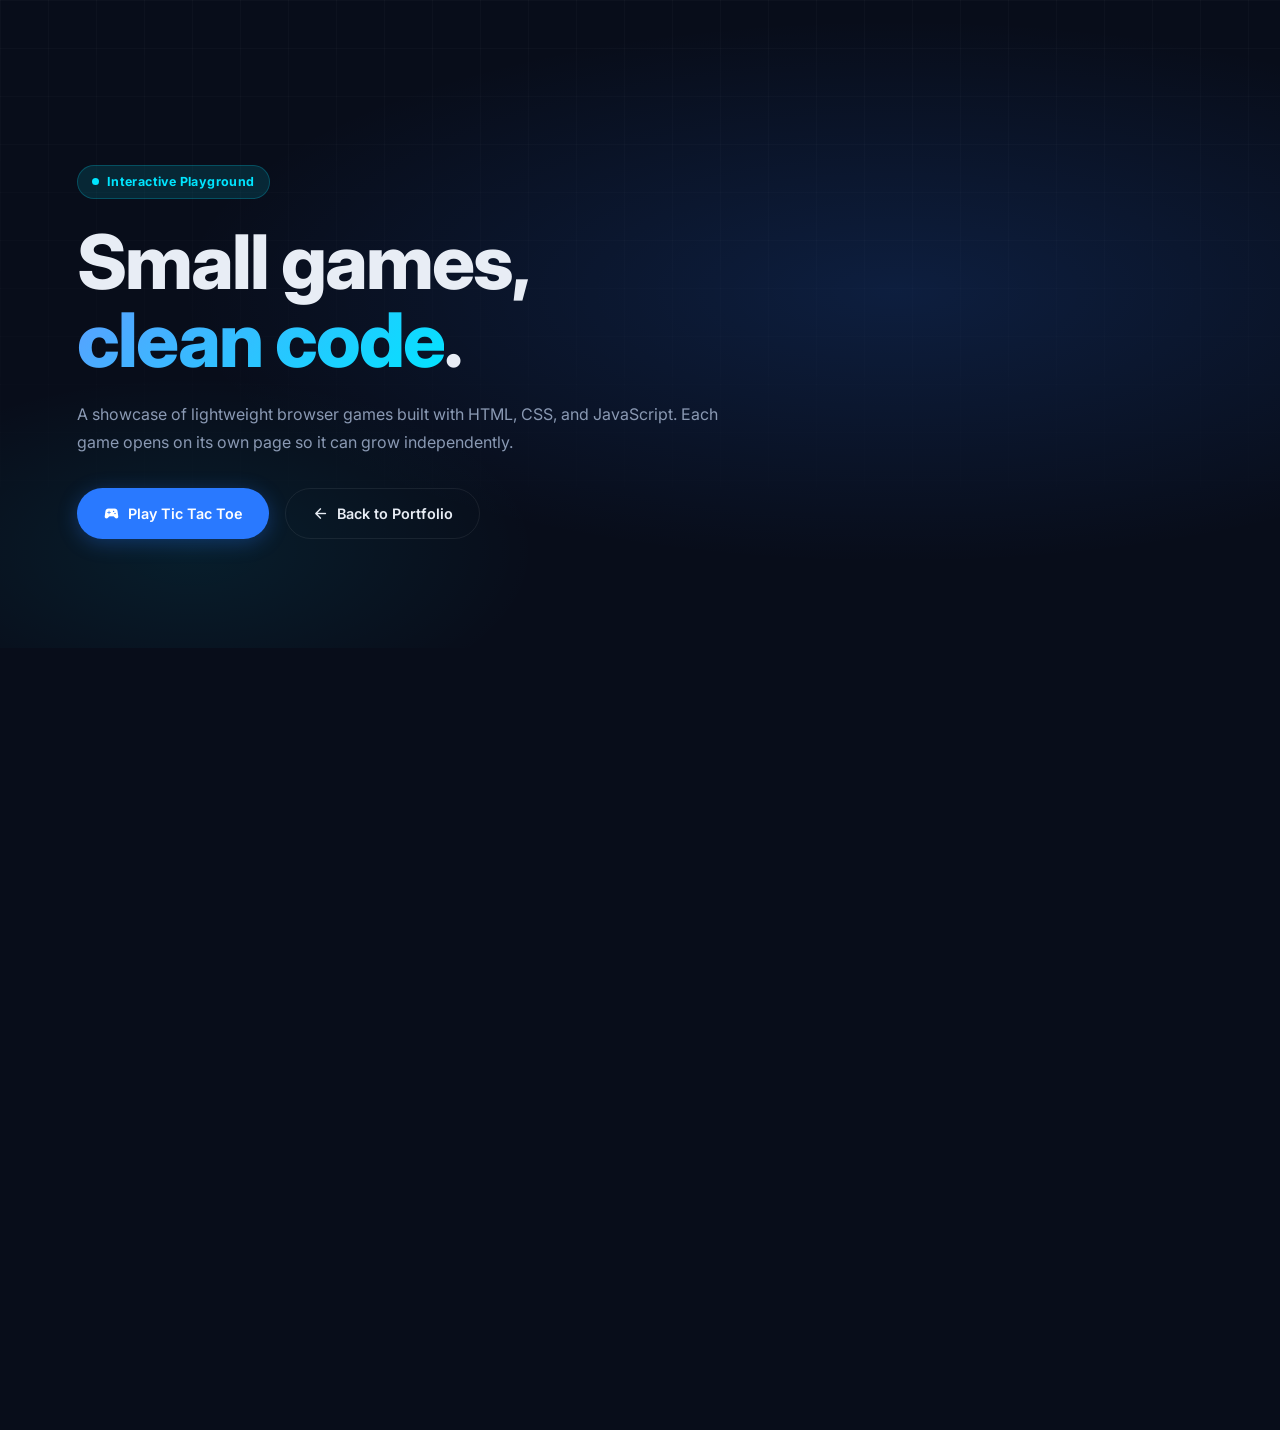
==== games.html @ 2898ec1e "Games" ====
<!DOCTYPE html>
<html lang="en">

<head>
	<meta charset="UTF-8" />
	<meta name="viewport" content="width=device-width, initial-scale=1.0" />
	<title>Games — Aditya Mahajan</title>
	<link rel="preconnect" href="https://fonts.googleapis.com" />
	<link rel="preconnect" href="https://fonts.gstatic.com" crossorigin />
	<link href="https://fonts.googleapis.com/css2?family=Inter:wght@300;400;500;600;700;800&display=swap"
		rel="stylesheet" />
	<link href="https://fonts.googleapis.com/icon?family=Material+Icons+Round" rel="stylesheet" />
	<link rel="stylesheet" href="./includes/main.css" />
	<script defer src="./includes/loader.js"></script>
	<style>
		:root {
			--primary: #2979FF;
			--primary-light: #5C9EFF;
			--accent: #00E5FF;
			--accent-dim: rgba(0, 229, 255, 0.12);
			--bg: #080D1A;
			--bg2: #0D1526;
			--surface: #111827;
			--surface2: #1A2438;
			--border: rgba(255, 255, 255, 0.07);
			--text: #E8EDF5;
			--text2: #8A99B3;
			--text3: #4A5568;
			--r: 14px;
			--rs: 8px;
			--shadow: 0 8px 32px rgba(0, 0, 0, 0.45);
			--glow: 0 0 40px rgba(41, 121, 255, 0.18);
			--ease: 0.3s cubic-bezier(0.4, 0, 0.2, 1);
		}

		*,
		*::before,
		*::after {
			box-sizing: border-box;
			margin: 0;
			padding: 0;
		}

		html {
			scroll-behavior: smooth;
		}

		body {
			font-family: 'Inter', sans-serif;
			background: var(--bg);
			color: var(--text);
			line-height: 1.6;
			overflow-x: hidden;
			min-height: 100vh;
		}

		a {
			color: inherit;
			text-decoration: none;
		}

		::selection {
			background: var(--primary);
			color: #fff;
		}

		nav {
			position: fixed;
			top: 0;
			left: 0;
			right: 0;
			z-index: 900;
			height: 66px;
			display: flex;
			align-items: center;
			justify-content: space-between;
			padding: 0 6vw;
			background: rgba(8, 13, 26, 0.92);
			backdrop-filter: blur(18px);
			-webkit-backdrop-filter: blur(18px);
			box-shadow: 0 1px 0 var(--border);
		}

		.nav-logo {
			font-weight: 800;
			font-size: 1.3rem;
			letter-spacing: -0.5px;
			background: linear-gradient(135deg, var(--primary-light), var(--accent));
			-webkit-background-clip: text;
			background-clip: text;
			-webkit-text-fill-color: transparent;
		}

		.nav-links {
			display: flex;
			gap: 2rem;
			list-style: none;
		}

		.nav-links a {
			font-size: 0.87rem;
			font-weight: 500;
			color: var(--text2);
			transition: color var(--ease);
			position: relative;
			padding-bottom: 3px;
		}

		.nav-links a::after {
			content: '';
			position: absolute;
			bottom: 0;
			left: 0;
			width: 0;
			height: 2px;
			background: var(--primary);
			transition: width var(--ease);
		}

		.nav-links a:hover,
		.nav-links a.active {
			color: var(--text);
		}

		.nav-links a:hover::after,
		.nav-links a.active::after {
			width: 100%;
		}

		.nav-btn {
			padding: 8px 20px;
			background: var(--primary);
			color: #fff;
			border-radius: 50px;
			font-size: 0.87rem;
			font-weight: 600;
			transition: all var(--ease);
		}

		.nav-btn:hover {
			background: var(--primary-light);
			transform: translateY(-1px);
			box-shadow: 0 4px 20px rgba(41, 121, 255, 0.45);
		}

		.hero {
			position: relative;
			min-height: 72vh;
			padding: 126px 6vw 70px;
			overflow: hidden;
			display: flex;
			align-items: center;
		}

		.hero::before {
			content: '';
			position: absolute;
			inset: 0;
			background: radial-gradient(ellipse 80% 60% at 70% 45%, rgba(41, 121, 255, 0.16) 0%, transparent 70%), radial-gradient(ellipse 45% 45% at 15% 85%, rgba(0, 229, 255, 0.08) 0%, transparent 60%);
		}

		.hero::after {
			content: '';
			position: absolute;
			inset: 0;
			background-image: linear-gradient(rgba(255, 255, 255, 0.025) 1px, transparent 1px), linear-gradient(90deg, rgba(255, 255, 255, 0.025) 1px, transparent 1px);
			background-size: 48px 48px;
			mask-image: linear-gradient(to bottom, black, transparent);
		}

		.inner {
			width: 100%;
			max-width: 1200px;
			margin: 0 auto;
			position: relative;
			z-index: 1;
		}

		.badge {
			display: inline-flex;
			align-items: center;
			gap: 8px;
			background: var(--accent-dim);
			border: 1px solid rgba(0, 229, 255, 0.22);
			color: var(--accent);
			padding: 6px 14px;
			border-radius: 50px;
			font-size: 0.78rem;
			font-weight: 700;
			letter-spacing: 0.4px;
			margin-bottom: 1.5rem;
		}

		.badge-dot {
			width: 7px;
			height: 7px;
			background: var(--accent);
			border-radius: 50%;
			animation: blink 2s infinite;
		}

		h1 {
			font-size: clamp(2.7rem, 6vw, 4.7rem);
			font-weight: 800;
			letter-spacing: -2px;
			line-height: 1.05;
			max-width: 760px;
		}

		h1 span {
			background: linear-gradient(135deg, var(--primary-light), var(--accent));
			-webkit-background-clip: text;
			background-clip: text;
			-webkit-text-fill-color: transparent;
		}

		.hero p {
			margin: 1.25rem 0 2rem;
			color: var(--text2);
			max-width: 650px;
			font-size: 1rem;
			line-height: 1.75;
		}

		.btn {
			display: inline-flex;
			align-items: center;
			gap: 8px;
			padding: 13px 26px;
			border-radius: 50px;
			font-weight: 600;
			font-size: 0.9rem;
			transition: all var(--ease);
			cursor: pointer;
		}

		.btn-p {
			background: var(--primary);
			color: #fff;
			box-shadow: 0 4px 20px rgba(41, 121, 255, 0.3);
		}

		.btn-p:hover {
			background: var(--primary-light);
			transform: translateY(-2px);
			box-shadow: 0 8px 28px rgba(41, 121, 255, 0.5);
		}

		.btn-o {
			background: transparent;
			color: var(--text);
			border: 1px solid var(--border);
		}

		.btn-o:hover {
			border-color: var(--primary);
			color: var(--primary-light);
			transform: translateY(-2px);
			background: rgba(41, 121, 255, 0.06);
		}

		section {
			padding: 86px 6vw;
		}

		.s-label {
			font-size: 0.73rem;
			font-weight: 700;
			letter-spacing: 2px;
			color: var(--primary);
			text-transform: uppercase;
			margin-bottom: 0.6rem;
		}

		.s-title {
			font-size: clamp(1.9rem, 4vw, 2.7rem);
			font-weight: 800;
			letter-spacing: -1px;
			line-height: 1.15;
			margin-bottom: 0.9rem;
		}

		.s-title span {
			color: var(--primary-light);
		}

		.s-sub {
			color: var(--text2);
			max-width: 580px;
			font-size: 1rem;
			line-height: 1.7;
		}

		.s-head {
			margin-bottom: 3rem;
		}

		.game-grid {
			display: grid;
			grid-template-columns: repeat(auto-fill, minmax(300px, 1fr));
			gap: 1.5rem;
		}

		.game-card {
			background: var(--surface);
			border: 1px solid var(--border);
			border-radius: var(--r);
			padding: 1.75rem;
			min-height: 285px;
			display: flex;
			flex-direction: column;
			position: relative;
			overflow: hidden;
			transition: transform var(--ease), border-color var(--ease), box-shadow var(--ease);
		}

		.game-card::before {
			content: '';
			position: absolute;
			top: 0;
			left: 0;
			right: 0;
			height: 3px;
			background: linear-gradient(90deg, var(--primary), var(--accent));
			opacity: 0;
			transition: opacity var(--ease);
		}

		.game-card:hover {
			transform: translateY(-5px);
			border-color: rgba(41, 121, 255, 0.28);
			box-shadow: var(--glow);
		}

		.game-card:hover::before {
			opacity: 1;
		}

		.game-visual {
			height: 118px;
			border-radius: 12px;
			background: linear-gradient(135deg, rgba(41, 121, 255, 0.16), rgba(0, 229, 255, 0.08));
			border: 1px solid var(--border);
			display: grid;
			place-items: center;
			margin-bottom: 1.2rem;
			position: relative;
			overflow: hidden;
		}

		.mini-board {
			display: grid;
			grid-template-columns: repeat(3, 28px);
			gap: 6px;
		}

		.mini-board span {
			width: 28px;
			height: 28px;
			border-radius: 7px;
			background: rgba(255, 255, 255, 0.06);
			border: 1px solid rgba(255, 255, 255, 0.08);
			display: grid;
			place-items: center;
			font-weight: 800;
			color: var(--accent);
		}

		.game-card h3 {
			font-size: 1.08rem;
			font-weight: 800;
			margin-bottom: 0.5rem;
		}

		.game-card p {
			color: var(--text2);
			font-size: 0.88rem;
			line-height: 1.65;
			flex: 1;
			margin-bottom: 1.2rem;
		}

		.tags {
			display: flex;
			flex-wrap: wrap;
			gap: 6px;
			margin-bottom: 1.25rem;
		}

		.tag {
			padding: 3px 9px;
			border-radius: 50px;
			font-size: 0.71rem;
			font-weight: 600;
			background: var(--surface2);
			color: var(--text3);
			border: 1px solid var(--border);
		}

		.tag.live {
			background: rgba(0, 229, 255, 0.1);
			color: var(--accent);
			border-color: rgba(0, 229, 255, 0.18);
		}

		.tag.js {
			background: rgba(255, 214, 0, 0.1);
			color: #E6C200;
			border-color: rgba(255, 214, 0, 0.18);
		}

		.tag.soon {
			background: rgba(138, 153, 179, 0.1);
			color: var(--text2);
		}

		.coming {
			opacity: 0.65;
		}

		footer {
			background: var(--bg2);
			border-top: 1px solid var(--border);
			padding: 2rem 6vw;
			text-align: center;
			color: var(--text3);
			font-size: 0.81rem;
		}

		footer a {
			color: var(--primary-light);
		}

		.rv {
			opacity: 0;
			transform: translateY(28px);
			transition: opacity 0.65s ease, transform 0.65s ease;
		}

		.rv.on {
			opacity: 1;
			transform: none;
		}

		.d1 {
			transition-delay: 0.1s;
		}

		.d2 {
			transition-delay: 0.2s;
		}

		.d3 {
			transition-delay: 0.3s;
		}

		@keyframes blink {

			0%,
			100% {
				opacity: 1;
			}

			50% {
				opacity: 0.4;
			}
		}

		@media (max-width: 700px) {

			.nav-links,
			.nav-btn {
				display: none;
			}

			.hero {
				padding-top: 110px;
				min-height: auto;
			}

			section {
				padding: 66px 5vw;
			}
		}
	</style>
</head>

<body data-page="games">
	<div data-include="./includes/header.html"></div>

	<main>
		<header class="hero">
			<div class="inner">
				<div class="badge">
					<div class="badge-dot"></div>Interactive Playground
				</div>
				<h1>Small games, <br><span>clean code</span>.</h1>
				<p>A showcase of lightweight browser games built with HTML, CSS, and JavaScript. Each game opens on its
					own page so it can grow independently.</p>
				<div style="display:flex; gap:1rem; flex-wrap:wrap">
					<a href="tic-tac-toe.html" class="btn btn-p"><span class="material-icons-round"
							style="font-size:17px">sports_esports</span>Play Tic Tac Toe</a>
					<a href="index.html" class="btn btn-o"><span class="material-icons-round"
							style="font-size:17px">arrow_back</span>Back to Portfolio</a>
				</div>
			</div>
		</header>

		<section id="games">
			<div class="inner">
				<div class="s-head rv">
					<div class="s-label">Games Library</div>
					<h2 class="s-title">All <span>Games</span></h2>
					<p class="s-sub">Starting with Tic Tac Toe. The layout is ready for more games like Snake, Memory
						Cards, 2048, and Minesweeper.</p>
				</div>

				<div class="game-grid">
					<article class="game-card rv d1">
						<div class="game-visual" aria-hidden="true">
							<div class="mini-board">
								<span>X</span><span>O</span><span>X</span>
								<span>O</span><span>X</span><span></span>
								<span></span><span>O</span><span>X</span>
							</div>
						</div>
						<h3>Tic Tac Toe</h3>
						<p>A polished two-player browser game with turn tracking, win detection, draw detection, score
							keeping, and restart controls.</p>
						<div class="tags"><span class="tag live">Live</span><span class="tag js">JavaScript</span><span
								class="tag">2 Player</span></div>
						<a href="tic-tac-toe.html" class="btn btn-p"><span class="material-icons-round"
								style="font-size:17px">open_in_new</span>Open Game</a>
					</article>

					<article class="game-card coming rv d2">
						<div class="game-visual"><span class="material-icons-round"
								style="font-size:46px;color:var(--primary-light)">extension</span></div>
						<h3>Memory Cards</h3>
						<p>Flip cards, match pairs, and test memory. Placeholder card for the next game in the showcase.
						</p>
						<div class="tags"><span class="tag soon">Coming Soon</span><span class="tag">Cards</span></div>
						<a href="memory-cards.html" class="btn btn-p"><span class="material-icons-round"
								style="font-size:17px">open_in_new</span>Open Game</a>
					</article>

					<article class="game-card coming rv d3">
						<div class="game-visual"><span class="material-icons-round"
								style="font-size:46px;color:var(--accent)">grid_view</span></div>
						<h3>2048</h3>
						<p>Slide tiles and combine numbers. Placeholder card ready for a future standalone page.</p>
						<div class="tags"><span class="tag soon">Coming Soon</span><span class="tag">Puzzle</span></div>
						<span class="btn btn-o" style="justify-content:center; cursor:not-allowed">Coming Soon</span>
					</article>
				</div>
			</div>
		</section>
	</main>

	<div data-include="./includes/footer.html"></div>
</body>

</html>
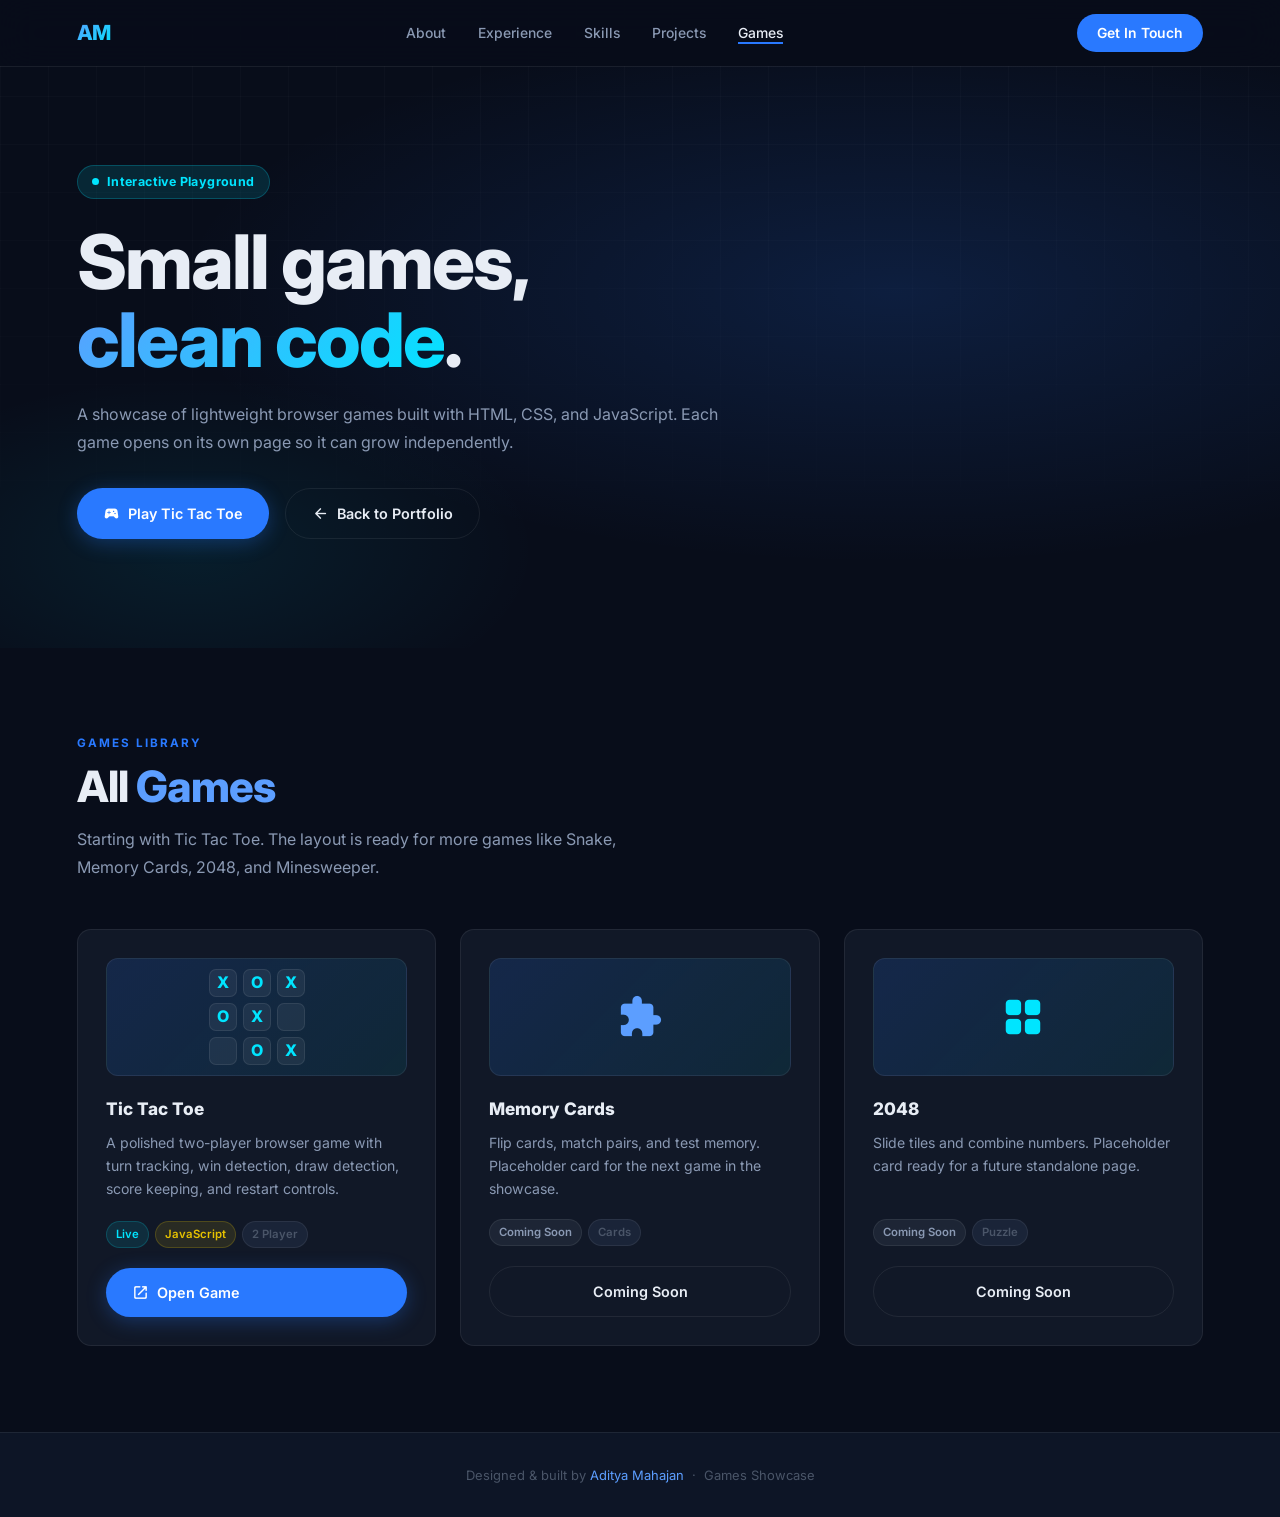
==== commit 7f036276: "Feature - Games" ====
--- a/games.html
+++ b/games.html
@@ -1,563 +1,170 @@
 <!DOCTYPE html>
 <html lang="en">
+<head>
+  <meta charset="UTF-8" />
+  <meta name="viewport" content="width=device-width, initial-scale=1.0" />
+  <title>Games — Aditya Mahajan</title>
+  <link rel="preconnect" href="https://fonts.googleapis.com" />
+  <link rel="preconnect" href="https://fonts.gstatic.com" crossorigin />
+  <link href="https://fonts.googleapis.com/css2?family=Inter:wght@300;400;500;600;700;800&display=swap" rel="stylesheet" />
+  <link href="https://fonts.googleapis.com/icon?family=Material+Icons+Round" rel="stylesheet" />
+  <style>
+    :root {
+      --primary: #2979FF;
+      --primary-light: #5C9EFF;
+      --accent: #00E5FF;
+      --accent-dim: rgba(0, 229, 255, 0.12);
+      --bg: #080D1A;
+      --bg2: #0D1526;
+      --surface: #111827;
+      --surface2: #1A2438;
+      --border: rgba(255, 255, 255, 0.07);
+      --text: #E8EDF5;
+      --text2: #8A99B3;
+      --text3: #4A5568;
+      --r: 14px;
+      --rs: 8px;
+      --shadow: 0 8px 32px rgba(0, 0, 0, 0.45);
+      --glow: 0 0 40px rgba(41, 121, 255, 0.18);
+      --ease: 0.3s cubic-bezier(0.4, 0, 0.2, 1);
+    }
+    *, *::before, *::after { box-sizing: border-box; margin: 0; padding: 0; }
+    html { scroll-behavior: smooth; }
+    body { font-family: 'Inter', sans-serif; background: var(--bg); color: var(--text); line-height: 1.6; overflow-x: hidden; min-height: 100vh; }
+    a { color: inherit; text-decoration: none; }
+    ::selection { background: var(--primary); color: #fff; }
+    nav { position: fixed; top: 0; left: 0; right: 0; z-index: 900; height: 66px; display: flex; align-items: center; justify-content: space-between; padding: 0 6vw; background: rgba(8,13,26,0.92); backdrop-filter: blur(18px); -webkit-backdrop-filter: blur(18px); box-shadow: 0 1px 0 var(--border); }
+    .nav-logo { font-weight: 800; font-size: 1.3rem; letter-spacing: -0.5px; background: linear-gradient(135deg, var(--primary-light), var(--accent)); -webkit-background-clip: text; background-clip: text; -webkit-text-fill-color: transparent; }
+    .nav-links { display: flex; gap: 2rem; list-style: none; }
+    .nav-links a { font-size: 0.87rem; font-weight: 500; color: var(--text2); transition: color var(--ease); position: relative; padding-bottom: 3px; }
+    .nav-links a::after { content: ''; position: absolute; bottom: 0; left: 0; width: 0; height: 2px; background: var(--primary); transition: width var(--ease); }
+    .nav-links a:hover, .nav-links a.active { color: var(--text); }
+    .nav-links a:hover::after, .nav-links a.active::after { width: 100%; }
+    .nav-btn { padding: 8px 20px; background: var(--primary); color: #fff; border-radius: 50px; font-size: 0.87rem; font-weight: 600; transition: all var(--ease); }
+    .nav-btn:hover { background: var(--primary-light); transform: translateY(-1px); box-shadow: 0 4px 20px rgba(41,121,255,0.45); }
+    .hero { position: relative; min-height: 72vh; padding: 126px 6vw 70px; overflow: hidden; display: flex; align-items: center; }
+    .hero::before { content: ''; position: absolute; inset: 0; background: radial-gradient(ellipse 80% 60% at 70% 45%, rgba(41,121,255,0.16) 0%, transparent 70%), radial-gradient(ellipse 45% 45% at 15% 85%, rgba(0,229,255,0.08) 0%, transparent 60%); }
+    .hero::after { content: ''; position: absolute; inset: 0; background-image: linear-gradient(rgba(255,255,255,0.025) 1px, transparent 1px), linear-gradient(90deg, rgba(255,255,255,0.025) 1px, transparent 1px); background-size: 48px 48px; mask-image: linear-gradient(to bottom, black, transparent); }
+    .inner { width: 100%; max-width: 1200px; margin: 0 auto; position: relative; z-index: 1; }
+    .badge { display: inline-flex; align-items: center; gap: 8px; background: var(--accent-dim); border: 1px solid rgba(0,229,255,0.22); color: var(--accent); padding: 6px 14px; border-radius: 50px; font-size: 0.78rem; font-weight: 700; letter-spacing: 0.4px; margin-bottom: 1.5rem; }
+    .badge-dot { width: 7px; height: 7px; background: var(--accent); border-radius: 50%; animation: blink 2s infinite; }
+    h1 { font-size: clamp(2.7rem, 6vw, 4.7rem); font-weight: 800; letter-spacing: -2px; line-height: 1.05; max-width: 760px; }
+    h1 span { background: linear-gradient(135deg, var(--primary-light), var(--accent)); -webkit-background-clip: text; background-clip: text; -webkit-text-fill-color: transparent; }
+    .hero p { margin: 1.25rem 0 2rem; color: var(--text2); max-width: 650px; font-size: 1rem; line-height: 1.75; }
+    .btn { display: inline-flex; align-items: center; gap: 8px; padding: 13px 26px; border-radius: 50px; font-weight: 600; font-size: 0.9rem; transition: all var(--ease); cursor: pointer; }
+    .btn-p { background: var(--primary); color: #fff; box-shadow: 0 4px 20px rgba(41,121,255,0.3); }
+    .btn-p:hover { background: var(--primary-light); transform: translateY(-2px); box-shadow: 0 8px 28px rgba(41,121,255,0.5); }
+    .btn-o { background: transparent; color: var(--text); border: 1px solid var(--border); }
+    .btn-o:hover { border-color: var(--primary); color: var(--primary-light); transform: translateY(-2px); background: rgba(41,121,255,0.06); }
+    section { padding: 86px 6vw; }
+    .s-label { font-size: 0.73rem; font-weight: 700; letter-spacing: 2px; color: var(--primary); text-transform: uppercase; margin-bottom: 0.6rem; }
+    .s-title { font-size: clamp(1.9rem, 4vw, 2.7rem); font-weight: 800; letter-spacing: -1px; line-height: 1.15; margin-bottom: 0.9rem; }
+    .s-title span { color: var(--primary-light); }
+    .s-sub { color: var(--text2); max-width: 580px; font-size: 1rem; line-height: 1.7; }
+    .s-head { margin-bottom: 3rem; }
+    .game-grid { display: grid; grid-template-columns: repeat(auto-fill, minmax(300px, 1fr)); gap: 1.5rem; }
+    .game-card { background: var(--surface); border: 1px solid var(--border); border-radius: var(--r); padding: 1.75rem; min-height: 285px; display: flex; flex-direction: column; position: relative; overflow: hidden; transition: transform var(--ease), border-color var(--ease), box-shadow var(--ease); }
+    .game-card::before { content: ''; position: absolute; top: 0; left: 0; right: 0; height: 3px; background: linear-gradient(90deg, var(--primary), var(--accent)); opacity: 0; transition: opacity var(--ease); }
+    .game-card:hover { transform: translateY(-5px); border-color: rgba(41,121,255,0.28); box-shadow: var(--glow); }
+    .game-card:hover::before { opacity: 1; }
+    .game-visual { height: 118px; border-radius: 12px; background: linear-gradient(135deg, rgba(41,121,255,0.16), rgba(0,229,255,0.08)); border: 1px solid var(--border); display: grid; place-items: center; margin-bottom: 1.2rem; position: relative; overflow: hidden; }
+    .mini-board { display: grid; grid-template-columns: repeat(3, 28px); gap: 6px; }
+    .mini-board span { width: 28px; height: 28px; border-radius: 7px; background: rgba(255,255,255,0.06); border: 1px solid rgba(255,255,255,0.08); display: grid; place-items: center; font-weight: 800; color: var(--accent); }
+    .game-card h3 { font-size: 1.08rem; font-weight: 800; margin-bottom: 0.5rem; }
+    .game-card p { color: var(--text2); font-size: 0.88rem; line-height: 1.65; flex: 1; margin-bottom: 1.2rem; }
+    .tags { display: flex; flex-wrap: wrap; gap: 6px; margin-bottom: 1.25rem; }
+    .tag { padding: 3px 9px; border-radius: 50px; font-size: 0.71rem; font-weight: 600; background: var(--surface2); color: var(--text3); border: 1px solid var(--border); }
+    .tag.live { background: rgba(0,229,255,0.1); color: var(--accent); border-color: rgba(0,229,255,0.18); }
+    .tag.js { background: rgba(255,214,0,0.1); color: #E6C200; border-color: rgba(255,214,0,0.18); }
+    .tag.soon { background: rgba(138,153,179,0.1); color: var(--text2); }
+    .coming { opacity: 0.65; }
+    footer { background: var(--bg2); border-top: 1px solid var(--border); padding: 2rem 6vw; text-align: center; color: var(--text3); font-size: 0.81rem; }
+    footer a { color: var(--primary-light); }
+    .rv { opacity: 0; transform: translateY(28px); transition: opacity 0.65s ease, transform 0.65s ease; }
+    .rv.on { opacity: 1; transform: none; }
+    .d1 { transition-delay: 0.1s; } .d2 { transition-delay: 0.2s; } .d3 { transition-delay: 0.3s; }
+    @keyframes blink { 0%,100% { opacity: 1; } 50% { opacity: 0.4; } }
+    @media (max-width: 700px) { .nav-links, .nav-btn { display: none; } .hero { padding-top: 110px; min-height: auto; } section { padding: 66px 5vw; } }
+  </style>
+</head>
+<body>
+  <nav>
+    <a href="index.html#hero" class="nav-logo">AM</a>
+    <ul class="nav-links">
+      <li><a href="index.html#about">About</a></li>
+      <li><a href="index.html#experience">Experience</a></li>
+      <li><a href="index.html#skills">Skills</a></li>
+      <li><a href="index.html#projects">Projects</a></li>
+      <li><a href="games.html" class="active">Games</a></li>
+    </ul>
+    <a href="index.html#contact" class="nav-btn">Get In Touch</a>
+  </nav>
 
-<head>
-	<meta charset="UTF-8" />
-	<meta name="viewport" content="width=device-width, initial-scale=1.0" />
-	<title>Games — Aditya Mahajan</title>
-	<link rel="preconnect" href="https://fonts.googleapis.com" />
-	<link rel="preconnect" href="https://fonts.gstatic.com" crossorigin />
-	<link href="https://fonts.googleapis.com/css2?family=Inter:wght@300;400;500;600;700;800&display=swap"
-		rel="stylesheet" />
-	<link href="https://fonts.googleapis.com/icon?family=Material+Icons+Round" rel="stylesheet" />
-	<link rel="stylesheet" href="./includes/main.css" />
-	<script defer src="./includes/loader.js"></script>
-	<style>
-		:root {
-			--primary: #2979FF;
-			--primary-light: #5C9EFF;
-			--accent: #00E5FF;
-			--accent-dim: rgba(0, 229, 255, 0.12);
-			--bg: #080D1A;
-			--bg2: #0D1526;
-			--surface: #111827;
-			--surface2: #1A2438;
-			--border: rgba(255, 255, 255, 0.07);
-			--text: #E8EDF5;
-			--text2: #8A99B3;
-			--text3: #4A5568;
-			--r: 14px;
-			--rs: 8px;
-			--shadow: 0 8px 32px rgba(0, 0, 0, 0.45);
-			--glow: 0 0 40px rgba(41, 121, 255, 0.18);
-			--ease: 0.3s cubic-bezier(0.4, 0, 0.2, 1);
-		}
+  <main>
+    <header class="hero">
+      <div class="inner">
+        <div class="badge"><div class="badge-dot"></div>Interactive Playground</div>
+        <h1>Small games, <br><span>clean code</span>.</h1>
+        <p>A showcase of lightweight browser games built with HTML, CSS, and JavaScript. Each game opens on its own page so it can grow independently.</p>
+        <div style="display:flex; gap:1rem; flex-wrap:wrap">
+          <a href="tic-tac-toe.html" class="btn btn-p"><span class="material-icons-round" style="font-size:17px">sports_esports</span>Play Tic Tac Toe</a>
+          <a href="index.html" class="btn btn-o"><span class="material-icons-round" style="font-size:17px">arrow_back</span>Back to Portfolio</a>
+        </div>
+      </div>
+    </header>
 
-		*,
-		*::before,
-		*::after {
-			box-sizing: border-box;
-			margin: 0;
-			padding: 0;
-		}
+    <section id="games">
+      <div class="inner">
+        <div class="s-head rv">
+          <div class="s-label">Games Library</div>
+          <h2 class="s-title">All <span>Games</span></h2>
+          <p class="s-sub">Starting with Tic Tac Toe. The layout is ready for more games like Snake, Memory Cards, 2048, and Minesweeper.</p>
+        </div>
 
-		html {
-			scroll-behavior: smooth;
-		}
+        <div class="game-grid">
+          <article class="game-card rv d1">
+            <div class="game-visual" aria-hidden="true">
+              <div class="mini-board">
+                <span>X</span><span>O</span><span>X</span>
+                <span>O</span><span>X</span><span></span>
+                <span></span><span>O</span><span>X</span>
+              </div>
+            </div>
+            <h3>Tic Tac Toe</h3>
+            <p>A polished two-player browser game with turn tracking, win detection, draw detection, score keeping, and restart controls.</p>
+            <div class="tags"><span class="tag live">Live</span><span class="tag js">JavaScript</span><span class="tag">2 Player</span></div>
+            <a href="tic-tac-toe.html" class="btn btn-p"><span class="material-icons-round" style="font-size:17px">open_in_new</span>Open Game</a>
+          </article>
 
-		body {
-			font-family: 'Inter', sans-serif;
-			background: var(--bg);
-			color: var(--text);
-			line-height: 1.6;
-			overflow-x: hidden;
-			min-height: 100vh;
-		}
+          <article class="game-card coming rv d2">
+            <div class="game-visual"><span class="material-icons-round" style="font-size:46px;color:var(--primary-light)">extension</span></div>
+            <h3>Memory Cards</h3>
+            <p>Flip cards, match pairs, and test memory. Placeholder card for the next game in the showcase.</p>
+            <div class="tags"><span class="tag soon">Coming Soon</span><span class="tag">Cards</span></div>
+            <span class="btn btn-o" style="justify-content:center; cursor:not-allowed">Coming Soon</span>
+          </article>
 
-		a {
-			color: inherit;
-			text-decoration: none;
-		}
+          <article class="game-card coming rv d3">
+            <div class="game-visual"><span class="material-icons-round" style="font-size:46px;color:var(--accent)">grid_view</span></div>
+            <h3>2048</h3>
+            <p>Slide tiles and combine numbers. Placeholder card ready for a future standalone page.</p>
+            <div class="tags"><span class="tag soon">Coming Soon</span><span class="tag">Puzzle</span></div>
+            <span class="btn btn-o" style="justify-content:center; cursor:not-allowed">Coming Soon</span>
+          </article>
+        </div>
+      </div>
+    </section>
+  </main>
 
-		::selection {
-			background: var(--primary);
-			color: #fff;
-		}
+  <footer>
+    <p>Designed &amp; built by <a href="index.html">Aditya Mahajan</a> &nbsp;·&nbsp; Games Showcase</p>
+  </footer>
 
-		nav {
-			position: fixed;
-			top: 0;
-			left: 0;
-			right: 0;
-			z-index: 900;
-			height: 66px;
-			display: flex;
-			align-items: center;
-			justify-content: space-between;
-			padding: 0 6vw;
-			background: rgba(8, 13, 26, 0.92);
-			backdrop-filter: blur(18px);
-			-webkit-backdrop-filter: blur(18px);
-			box-shadow: 0 1px 0 var(--border);
-		}
-
-		.nav-logo {
-			font-weight: 800;
-			font-size: 1.3rem;
-			letter-spacing: -0.5px;
-			background: linear-gradient(135deg, var(--primary-light), var(--accent));
-			-webkit-background-clip: text;
-			background-clip: text;
-			-webkit-text-fill-color: transparent;
-		}
-
-		.nav-links {
-			display: flex;
-			gap: 2rem;
-			list-style: none;
-		}
-
-		.nav-links a {
-			font-size: 0.87rem;
-			font-weight: 500;
-			color: var(--text2);
-			transition: color var(--ease);
-			position: relative;
-			padding-bottom: 3px;
-		}
-
-		.nav-links a::after {
-			content: '';
-			position: absolute;
-			bottom: 0;
-			left: 0;
-			width: 0;
-			height: 2px;
-			background: var(--primary);
-			transition: width var(--ease);
-		}
-
-		.nav-links a:hover,
-		.nav-links a.active {
-			color: var(--text);
-		}
-
-		.nav-links a:hover::after,
-		.nav-links a.active::after {
-			width: 100%;
-		}
-
-		.nav-btn {
-			padding: 8px 20px;
-			background: var(--primary);
-			color: #fff;
-			border-radius: 50px;
-			font-size: 0.87rem;
-			font-weight: 600;
-			transition: all var(--ease);
-		}
-
-		.nav-btn:hover {
-			background: var(--primary-light);
-			transform: translateY(-1px);
-			box-shadow: 0 4px 20px rgba(41, 121, 255, 0.45);
-		}
-
-		.hero {
-			position: relative;
-			min-height: 72vh;
-			padding: 126px 6vw 70px;
-			overflow: hidden;
-			display: flex;
-			align-items: center;
-		}
-
-		.hero::before {
-			content: '';
-			position: absolute;
-			inset: 0;
-			background: radial-gradient(ellipse 80% 60% at 70% 45%, rgba(41, 121, 255, 0.16) 0%, transparent 70%), radial-gradient(ellipse 45% 45% at 15% 85%, rgba(0, 229, 255, 0.08) 0%, transparent 60%);
-		}
-
-		.hero::after {
-			content: '';
-			position: absolute;
-			inset: 0;
-			background-image: linear-gradient(rgba(255, 255, 255, 0.025) 1px, transparent 1px), linear-gradient(90deg, rgba(255, 255, 255, 0.025) 1px, transparent 1px);
-			background-size: 48px 48px;
-			mask-image: linear-gradient(to bottom, black, transparent);
-		}
-
-		.inner {
-			width: 100%;
-			max-width: 1200px;
-			margin: 0 auto;
-			position: relative;
-			z-index: 1;
-		}
-
-		.badge {
-			display: inline-flex;
-			align-items: center;
-			gap: 8px;
-			background: var(--accent-dim);
-			border: 1px solid rgba(0, 229, 255, 0.22);
-			color: var(--accent);
-			padding: 6px 14px;
-			border-radius: 50px;
-			font-size: 0.78rem;
-			font-weight: 700;
-			letter-spacing: 0.4px;
-			margin-bottom: 1.5rem;
-		}
-
-		.badge-dot {
-			width: 7px;
-			height: 7px;
-			background: var(--accent);
-			border-radius: 50%;
-			animation: blink 2s infinite;
-		}
-
-		h1 {
-			font-size: clamp(2.7rem, 6vw, 4.7rem);
-			font-weight: 800;
-			letter-spacing: -2px;
-			line-height: 1.05;
-			max-width: 760px;
-		}
-
-		h1 span {
-			background: linear-gradient(135deg, var(--primary-light), var(--accent));
-			-webkit-background-clip: text;
-			background-clip: text;
-			-webkit-text-fill-color: transparent;
-		}
-
-		.hero p {
-			margin: 1.25rem 0 2rem;
-			color: var(--text2);
-			max-width: 650px;
-			font-size: 1rem;
-			line-height: 1.75;
-		}
-
-		.btn {
-			display: inline-flex;
-			align-items: center;
-			gap: 8px;
-			padding: 13px 26px;
-			border-radius: 50px;
-			font-weight: 600;
-			font-size: 0.9rem;
-			transition: all var(--ease);
-			cursor: pointer;
-		}
-
-		.btn-p {
-			background: var(--primary);
-			color: #fff;
-			box-shadow: 0 4px 20px rgba(41, 121, 255, 0.3);
-		}
-
-		.btn-p:hover {
-			background: var(--primary-light);
-			transform: translateY(-2px);
-			box-shadow: 0 8px 28px rgba(41, 121, 255, 0.5);
-		}
-
-		.btn-o {
-			background: transparent;
-			color: var(--text);
-			border: 1px solid var(--border);
-		}
-
-		.btn-o:hover {
-			border-color: var(--primary);
-			color: var(--primary-light);
-			transform: translateY(-2px);
-			background: rgba(41, 121, 255, 0.06);
-		}
-
-		section {
-			padding: 86px 6vw;
-		}
-
-		.s-label {
-			font-size: 0.73rem;
-			font-weight: 700;
-			letter-spacing: 2px;
-			color: var(--primary);
-			text-transform: uppercase;
-			margin-bottom: 0.6rem;
-		}
-
-		.s-title {
-			font-size: clamp(1.9rem, 4vw, 2.7rem);
-			font-weight: 800;
-			letter-spacing: -1px;
-			line-height: 1.15;
-			margin-bottom: 0.9rem;
-		}
-
-		.s-title span {
-			color: var(--primary-light);
-		}
-
-		.s-sub {
-			color: var(--text2);
-			max-width: 580px;
-			font-size: 1rem;
-			line-height: 1.7;
-		}
-
-		.s-head {
-			margin-bottom: 3rem;
-		}
-
-		.game-grid {
-			display: grid;
-			grid-template-columns: repeat(auto-fill, minmax(300px, 1fr));
-			gap: 1.5rem;
-		}
-
-		.game-card {
-			background: var(--surface);
-			border: 1px solid var(--border);
-			border-radius: var(--r);
-			padding: 1.75rem;
-			min-height: 285px;
-			display: flex;
-			flex-direction: column;
-			position: relative;
-			overflow: hidden;
-			transition: transform var(--ease), border-color var(--ease), box-shadow var(--ease);
-		}
-
-		.game-card::before {
-			content: '';
-			position: absolute;
-			top: 0;
-			left: 0;
-			right: 0;
-			height: 3px;
-			background: linear-gradient(90deg, var(--primary), var(--accent));
-			opacity: 0;
-			transition: opacity var(--ease);
-		}
-
-		.game-card:hover {
-			transform: translateY(-5px);
-			border-color: rgba(41, 121, 255, 0.28);
-			box-shadow: var(--glow);
-		}
-
-		.game-card:hover::before {
-			opacity: 1;
-		}
-
-		.game-visual {
-			height: 118px;
-			border-radius: 12px;
-			background: linear-gradient(135deg, rgba(41, 121, 255, 0.16), rgba(0, 229, 255, 0.08));
-			border: 1px solid var(--border);
-			display: grid;
-			place-items: center;
-			margin-bottom: 1.2rem;
-			position: relative;
-			overflow: hidden;
-		}
-
-		.mini-board {
-			display: grid;
-			grid-template-columns: repeat(3, 28px);
-			gap: 6px;
-		}
-
-		.mini-board span {
-			width: 28px;
-			height: 28px;
-			border-radius: 7px;
-			background: rgba(255, 255, 255, 0.06);
-			border: 1px solid rgba(255, 255, 255, 0.08);
-			display: grid;
-			place-items: center;
-			font-weight: 800;
-			color: var(--accent);
-		}
-
-		.game-card h3 {
-			font-size: 1.08rem;
-			font-weight: 800;
-			margin-bottom: 0.5rem;
-		}
-
-		.game-card p {
-			color: var(--text2);
-			font-size: 0.88rem;
-			line-height: 1.65;
-			flex: 1;
-			margin-bottom: 1.2rem;
-		}
-
-		.tags {
-			display: flex;
-			flex-wrap: wrap;
-			gap: 6px;
-			margin-bottom: 1.25rem;
-		}
-
-		.tag {
-			padding: 3px 9px;
-			border-radius: 50px;
-			font-size: 0.71rem;
-			font-weight: 600;
-			background: var(--surface2);
-			color: var(--text3);
-			border: 1px solid var(--border);
-		}
-
-		.tag.live {
-			background: rgba(0, 229, 255, 0.1);
-			color: var(--accent);
-			border-color: rgba(0, 229, 255, 0.18);
-		}
-
-		.tag.js {
-			background: rgba(255, 214, 0, 0.1);
-			color: #E6C200;
-			border-color: rgba(255, 214, 0, 0.18);
-		}
-
-		.tag.soon {
-			background: rgba(138, 153, 179, 0.1);
-			color: var(--text2);
-		}
-
-		.coming {
-			opacity: 0.65;
-		}
-
-		footer {
-			background: var(--bg2);
-			border-top: 1px solid var(--border);
-			padding: 2rem 6vw;
-			text-align: center;
-			color: var(--text3);
-			font-size: 0.81rem;
-		}
-
-		footer a {
-			color: var(--primary-light);
-		}
-
-		.rv {
-			opacity: 0;
-			transform: translateY(28px);
-			transition: opacity 0.65s ease, transform 0.65s ease;
-		}
-
-		.rv.on {
-			opacity: 1;
-			transform: none;
-		}
-
-		.d1 {
-			transition-delay: 0.1s;
-		}
-
-		.d2 {
-			transition-delay: 0.2s;
-		}
-
-		.d3 {
-			transition-delay: 0.3s;
-		}
-
-		@keyframes blink {
-
-			0%,
-			100% {
-				opacity: 1;
-			}
-
-			50% {
-				opacity: 0.4;
-			}
-		}
-
-		@media (max-width: 700px) {
-
-			.nav-links,
-			.nav-btn {
-				display: none;
-			}
-
-			.hero {
-				padding-top: 110px;
-				min-height: auto;
-			}
-
-			section {
-				padding: 66px 5vw;
-			}
-		}
-	</style>
-</head>
-
-<body data-page="games">
-	<div data-include="./includes/header.html"></div>
-
-	<main>
-		<header class="hero">
-			<div class="inner">
-				<div class="badge">
-					<div class="badge-dot"></div>Interactive Playground
-				</div>
-				<h1>Small games, <br><span>clean code</span>.</h1>
-				<p>A showcase of lightweight browser games built with HTML, CSS, and JavaScript. Each game opens on its
-					own page so it can grow independently.</p>
-				<div style="display:flex; gap:1rem; flex-wrap:wrap">
-					<a href="tic-tac-toe.html" class="btn btn-p"><span class="material-icons-round"
-							style="font-size:17px">sports_esports</span>Play Tic Tac Toe</a>
-					<a href="index.html" class="btn btn-o"><span class="material-icons-round"
-							style="font-size:17px">arrow_back</span>Back to Portfolio</a>
-				</div>
-			</div>
-		</header>
-
-		<section id="games">
-			<div class="inner">
-				<div class="s-head rv">
-					<div class="s-label">Games Library</div>
-					<h2 class="s-title">All <span>Games</span></h2>
-					<p class="s-sub">Starting with Tic Tac Toe. The layout is ready for more games like Snake, Memory
-						Cards, 2048, and Minesweeper.</p>
-				</div>
-
-				<div class="game-grid">
-					<article class="game-card rv d1">
-						<div class="game-visual" aria-hidden="true">
-							<div class="mini-board">
-								<span>X</span><span>O</span><span>X</span>
-								<span>O</span><span>X</span><span></span>
-								<span></span><span>O</span><span>X</span>
-							</div>
-						</div>
-						<h3>Tic Tac Toe</h3>
-						<p>A polished two-player browser game with turn tracking, win detection, draw detection, score
-							keeping, and restart controls.</p>
-						<div class="tags"><span class="tag live">Live</span><span class="tag js">JavaScript</span><span
-								class="tag">2 Player</span></div>
-						<a href="tic-tac-toe.html" class="btn btn-p"><span class="material-icons-round"
-								style="font-size:17px">open_in_new</span>Open Game</a>
-					</article>
-
-					<article class="game-card coming rv d2">
-						<div class="game-visual"><span class="material-icons-round"
-								style="font-size:46px;color:var(--primary-light)">extension</span></div>
-						<h3>Memory Cards</h3>
-						<p>Flip cards, match pairs, and test memory. Placeholder card for the next game in the showcase.
-						</p>
-						<div class="tags"><span class="tag soon">Coming Soon</span><span class="tag">Cards</span></div>
-						<a href="memory-cards.html" class="btn btn-p"><span class="material-icons-round"
-								style="font-size:17px">open_in_new</span>Open Game</a>
-					</article>
-
-					<article class="game-card coming rv d3">
-						<div class="game-visual"><span class="material-icons-round"
-								style="font-size:46px;color:var(--accent)">grid_view</span></div>
-						<h3>2048</h3>
-						<p>Slide tiles and combine numbers. Placeholder card ready for a future standalone page.</p>
-						<div class="tags"><span class="tag soon">Coming Soon</span><span class="tag">Puzzle</span></div>
-						<span class="btn btn-o" style="justify-content:center; cursor:not-allowed">Coming Soon</span>
-					</article>
-				</div>
-			</div>
-		</section>
-	</main>
-
-	<div data-include="./includes/footer.html"></div>
+  <script>
+    const ro = new IntersectionObserver(entries => entries.forEach(entry => {
+      if (entry.isIntersecting) entry.target.classList.add('on');
+    }), { threshold: 0.08 });
+    document.querySelectorAll('.rv').forEach(el => ro.observe(el));
+  </script>
 </body>
-
 </html>
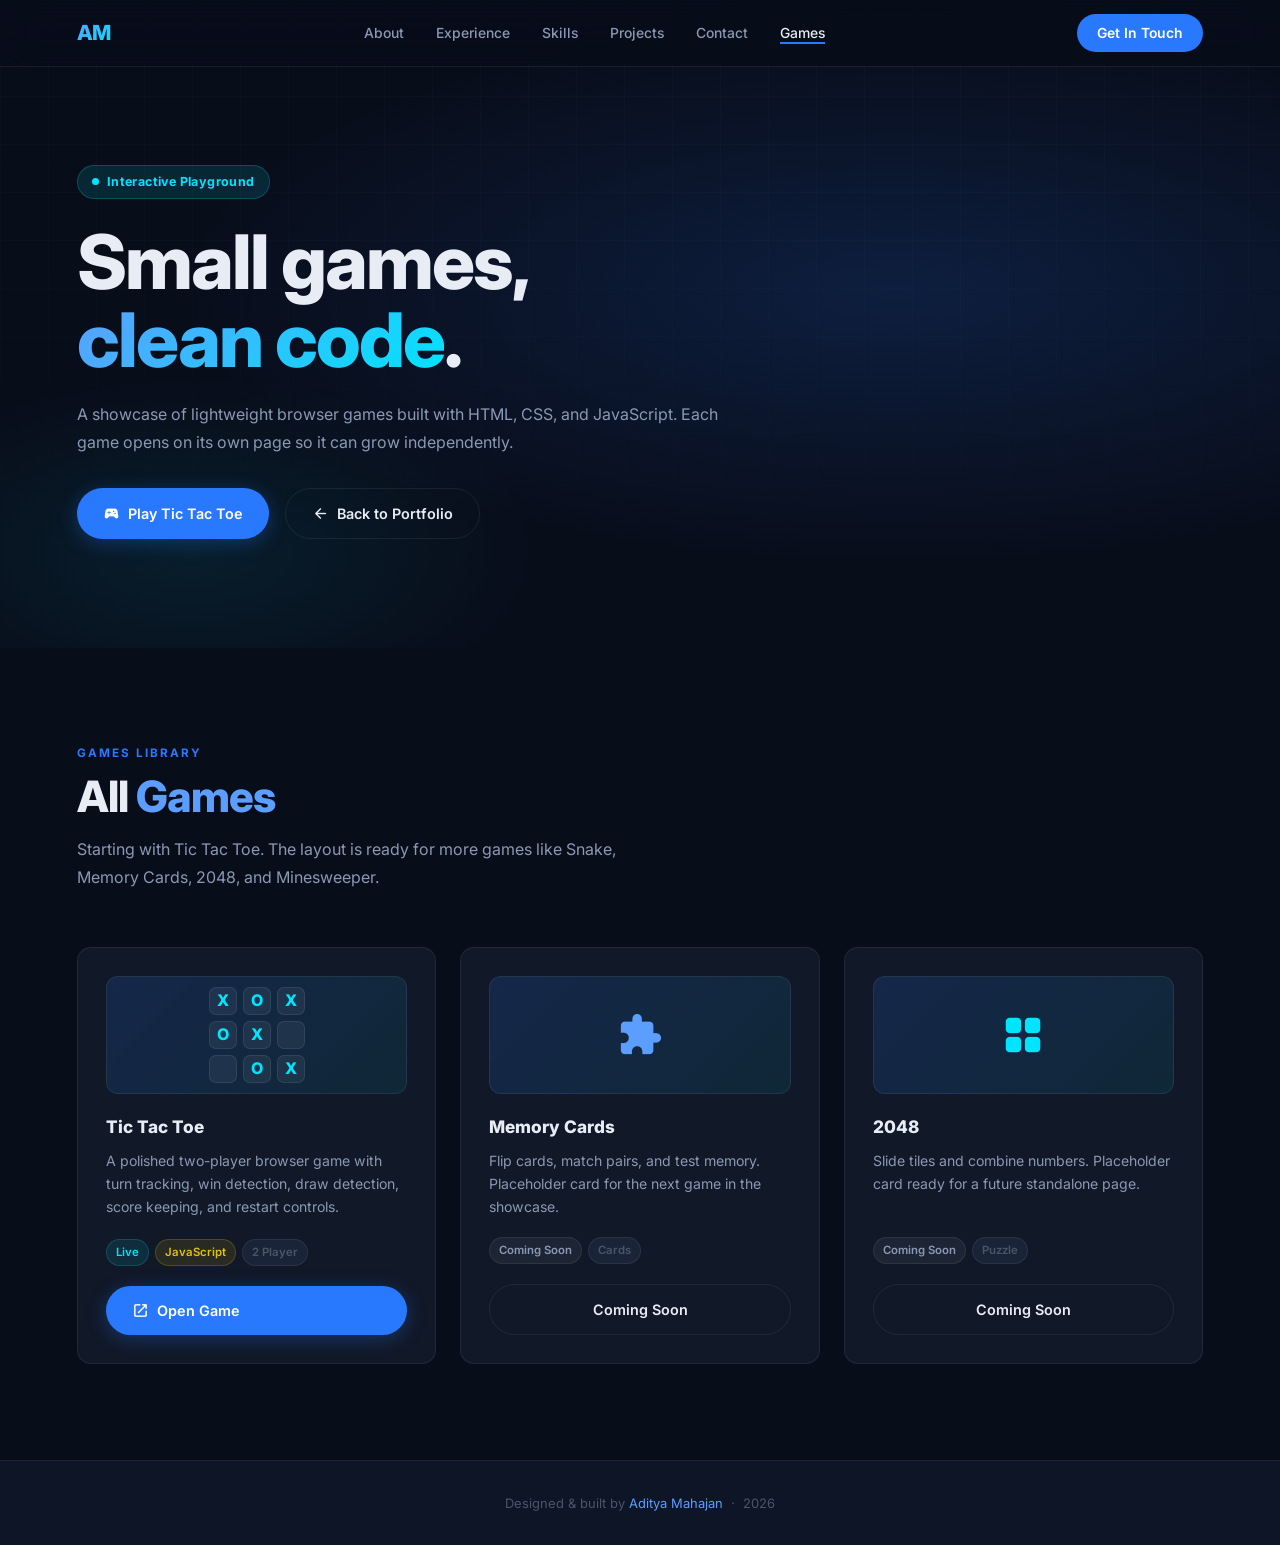
==== commit cd7153ac: "Refactor and claude md update" ====
--- a/games.html
+++ b/games.html
@@ -8,6 +8,7 @@
   <link rel="preconnect" href="https://fonts.gstatic.com" crossorigin />
   <link href="https://fonts.googleapis.com/css2?family=Inter:wght@300;400;500;600;700;800&display=swap" rel="stylesheet" />
   <link href="https://fonts.googleapis.com/icon?family=Material+Icons+Round" rel="stylesheet" />
+  <script defer src="./includes/loader.js"></script>
   <style>
     :root {
       --primary: #2979FF;
@@ -87,18 +88,8 @@
     @media (max-width: 700px) { .nav-links, .nav-btn { display: none; } .hero { padding-top: 110px; min-height: auto; } section { padding: 66px 5vw; } }
   </style>
 </head>
-<body>
-  <nav>
-    <a href="index.html#hero" class="nav-logo">AM</a>
-    <ul class="nav-links">
-      <li><a href="index.html#about">About</a></li>
-      <li><a href="index.html#experience">Experience</a></li>
-      <li><a href="index.html#skills">Skills</a></li>
-      <li><a href="index.html#projects">Projects</a></li>
-      <li><a href="games.html" class="active">Games</a></li>
-    </ul>
-    <a href="index.html#contact" class="nav-btn">Get In Touch</a>
-  </nav>
+<body data-page="games">
+  <div data-include="./includes/header.html"></div>
 
   <main>
     <header class="hero">
@@ -156,15 +147,6 @@
     </section>
   </main>
 
-  <footer>
-    <p>Designed &amp; built by <a href="index.html">Aditya Mahajan</a> &nbsp;·&nbsp; Games Showcase</p>
-  </footer>
-
-  <script>
-    const ro = new IntersectionObserver(entries => entries.forEach(entry => {
-      if (entry.isIntersecting) entry.target.classList.add('on');
-    }), { threshold: 0.08 });
-    document.querySelectorAll('.rv').forEach(el => ro.observe(el));
-  </script>
+  <div data-include="./includes/footer.html"></div>
 </body>
 </html>
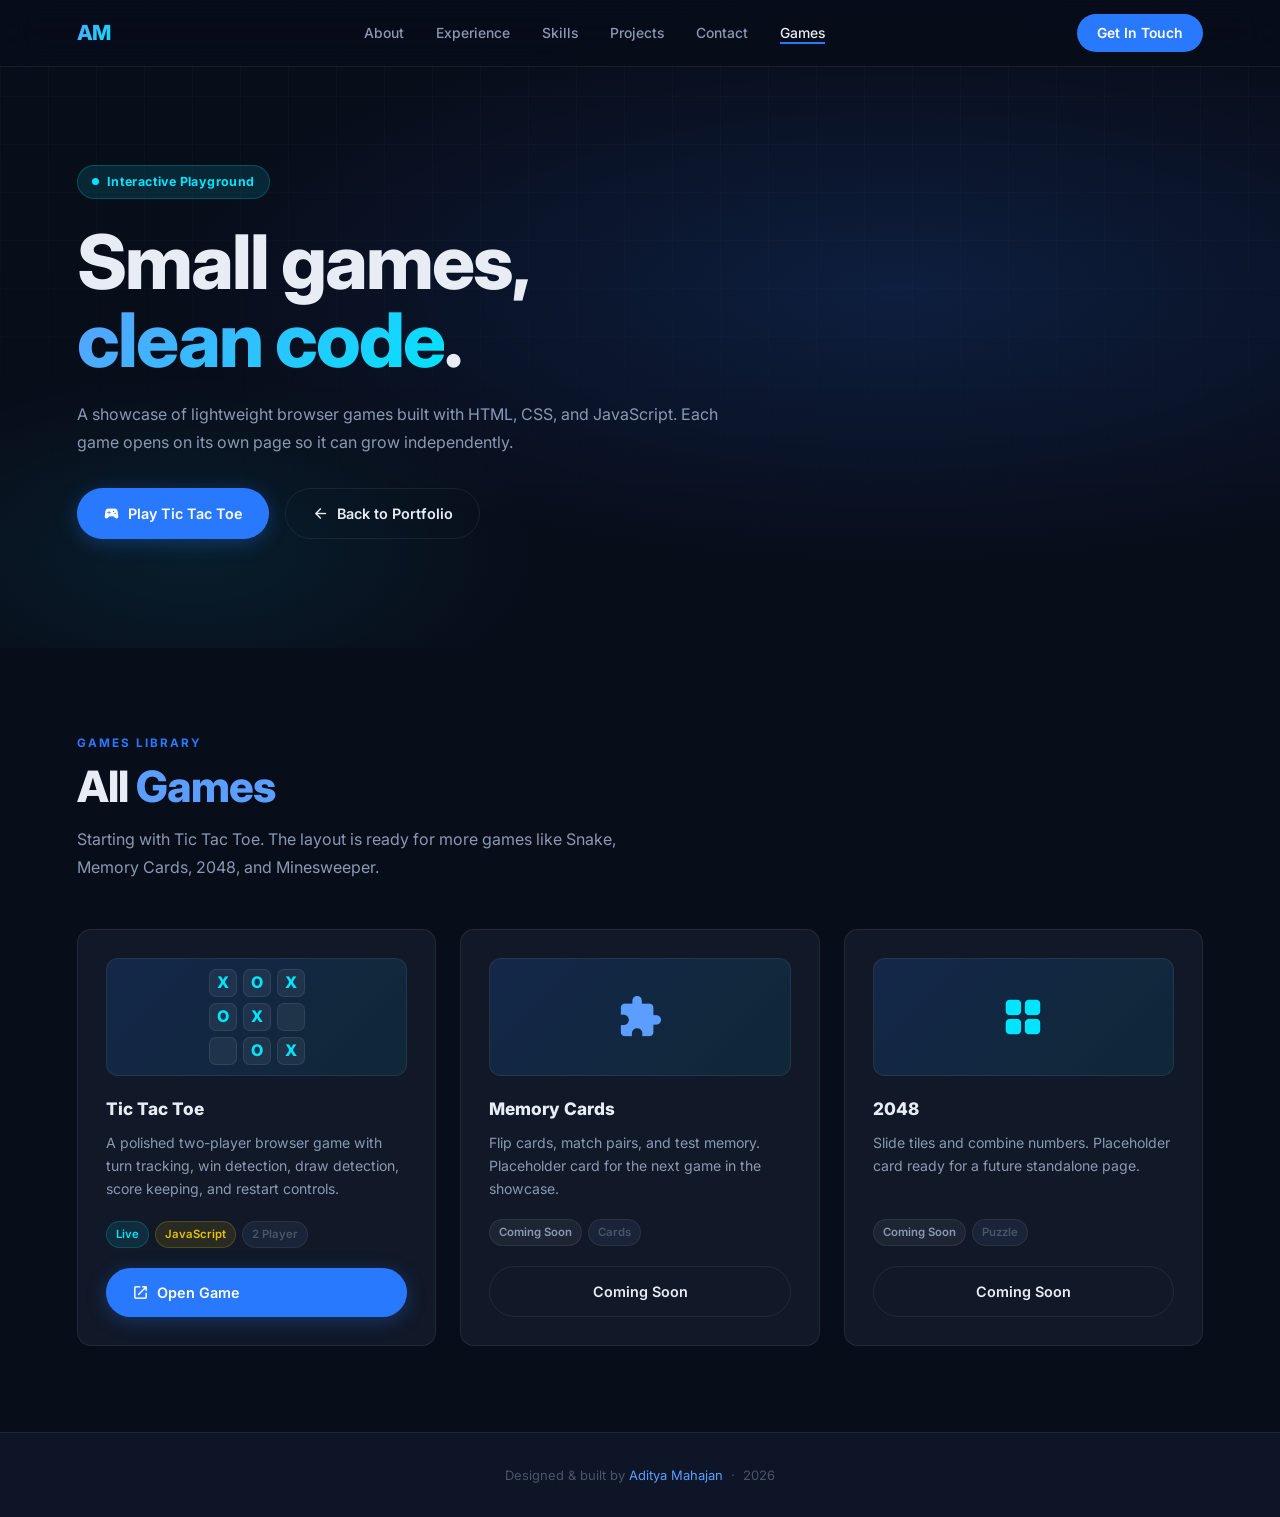
==== commit c2a3c70f: "Refactor CSS" ====
--- a/games.html
+++ b/games.html
@@ -8,6 +8,7 @@
   <link rel="preconnect" href="https://fonts.gstatic.com" crossorigin />
   <link href="https://fonts.googleapis.com/css2?family=Inter:wght@300;400;500;600;700;800&display=swap" rel="stylesheet" />
   <link href="https://fonts.googleapis.com/icon?family=Material+Icons+Round" rel="stylesheet" />
+  <link rel="stylesheet" href="./includes/main.css" />
   <script defer src="./includes/loader.js"></script>
   <style>
     :root {
--- a/includes/main.css
+++ b/includes/main.css
@@ -0,0 +1,1429 @@
+﻿	/* â”€â”€ Variables â”€â”€â”€â”€â”€â”€â”€â”€â”€â”€â”€â”€â”€â”€â”€â”€â”€â”€â”€â”€â”€â”€â”€â”€â”€â”€â”€â”€â”€â”€â”€â”€â”€â”€â”€â”€â”€â”€â”€ */
+	:root {
+		--primary: #2979FF;
+		--primary-light: #5C9EFF;
+		--accent: #00E5FF;
+		--accent-dim: rgba(0, 229, 255, 0.12);
+		--bg: #080D1A;
+		--bg2: #0D1526;
+		--surface: #111827;
+		--surface2: #1A2438;
+		--border: rgba(255, 255, 255, 0.07);
+		--text: #E8EDF5;
+		--text2: #8A99B3;
+		--text3: #4A5568;
+		--r: 14px;
+		--rs: 8px;
+		--shadow: 0 8px 32px rgba(0, 0, 0, 0.45);
+		--glow: 0 0 40px rgba(41, 121, 255, 0.18);
+		--ease: 0.3s cubic-bezier(0.4, 0, 0.2, 1);
+	}
+
+	/* â”€â”€ Reset â”€â”€â”€â”€â”€â”€â”€â”€â”€â”€â”€â”€â”€â”€â”€â”€â”€â”€â”€â”€â”€â”€â”€â”€â”€â”€â”€â”€â”€â”€â”€â”€â”€â”€â”€â”€â”€â”€â”€â”€â”€â”€â”€ */
+	*,
+	*::before,
+	*::after {
+		box-sizing: border-box;
+		margin: 0;
+		padding: 0;
+	}
+
+	html {
+		scroll-behavior: smooth;
+	}
+
+	body {
+		font-family: 'Inter', sans-serif;
+		background: var(--bg);
+		color: var(--text);
+		line-height: 1.6;
+		overflow-x: hidden;
+	}
+
+	a {
+		color: inherit;
+		text-decoration: none;
+	}
+
+	ul {
+		list-style: none;
+	}
+
+	::selection {
+		background: var(--primary);
+		color: #fff;
+	}
+
+	::-webkit-scrollbar {
+		width: 5px;
+	}
+
+	::-webkit-scrollbar-track {
+		background: var(--bg);
+	}
+
+	::-webkit-scrollbar-thumb {
+		background: #1a2e6e;
+		border-radius: 3px;
+	}
+
+	/* â”€â”€ Layout â”€â”€â”€â”€â”€â”€â”€â”€â”€â”€â”€â”€â”€â”€â”€â”€â”€â”€â”€â”€â”€â”€â”€â”€â”€â”€â”€â”€â”€â”€â”€â”€â”€â”€â”€â”€â”€â”€â”€â”€â”€â”€ */
+	section {
+		padding: 96px 6vw;
+	}
+
+	.inner {
+		max-width: 1200px;
+		margin: 0 auto;
+	}
+
+	.s-label {
+		font-size: 0.73rem;
+		font-weight: 700;
+		letter-spacing: 2px;
+		color: var(--primary);
+		text-transform: uppercase;
+		margin-bottom: 0.6rem;
+	}
+
+	.s-title {
+		font-size: clamp(1.9rem, 4vw, 2.7rem);
+		font-weight: 800;
+		letter-spacing: -1px;
+		line-height: 1.15;
+		margin-bottom: 0.9rem;
+	}
+
+	.s-title span {
+		color: var(--primary-light);
+	}
+
+	.s-sub {
+		color: var(--text2);
+		max-width: 560px;
+		font-size: 1rem;
+		line-height: 1.7;
+	}
+
+	.s-head {
+		margin-bottom: 3.5rem;
+	}
+
+	/* â”€â”€ Shared buttons â”€â”€â”€â”€â”€â”€â”€â”€â”€â”€â”€â”€â”€â”€â”€â”€â”€â”€â”€â”€â”€â”€â”€â”€â”€â”€â”€â”€â”€â”€â”€â”€â”€â”€ */
+	.btn {
+		display: inline-flex;
+		align-items: center;
+		gap: 8px;
+		padding: 13px 26px;
+		border-radius: 50px;
+		font-weight: 600;
+		font-size: 0.9rem;
+		transition: all var(--ease);
+		cursor: pointer;
+	}
+
+	.btn-p {
+		background: var(--primary);
+		color: #fff;
+		box-shadow: 0 4px 20px rgba(41, 121, 255, 0.3);
+	}
+
+	.btn-p:hover {
+		background: var(--primary-light);
+		transform: translateY(-2px);
+		box-shadow: 0 8px 28px rgba(41, 121, 255, 0.5);
+	}
+
+	.btn-o {
+		background: transparent;
+		color: var(--text);
+		border: 1px solid var(--border);
+	}
+
+	.btn-o:hover {
+		border-color: var(--primary);
+		color: var(--primary-light);
+		transform: translateY(-2px);
+		background: rgba(41, 121, 255, 0.06);
+	}
+
+	/* â”€â”€ Scroll reveal â”€â”€â”€â”€â”€â”€â”€â”€â”€â”€â”€â”€â”€â”€â”€â”€â”€â”€â”€â”€â”€â”€â”€â”€â”€â”€â”€â”€â”€â”€â”€â”€â”€â”€â”€ */
+	.rv {
+		opacity: 0;
+		transform: translateY(28px);
+		transition: opacity 0.65s ease, transform 0.65s ease;
+	}
+
+	.rv.on {
+		opacity: 1;
+		transform: none;
+	}
+
+	.d1 {
+		transition-delay: 0.1s;
+	}
+
+	.d2 {
+		transition-delay: 0.2s;
+	}
+
+	.d3 {
+		transition-delay: 0.3s;
+	}
+
+	.d4 {
+		transition-delay: 0.4s;
+	}
+
+	/* â”€â”€ Nav â”€â”€â”€â”€â”€â”€â”€â”€â”€â”€â”€â”€â”€â”€â”€â”€â”€â”€â”€â”€â”€â”€â”€â”€â”€â”€â”€â”€â”€â”€â”€â”€â”€â”€â”€â”€â”€â”€â”€â”€â”€â”€â”€â”€â”€ */
+	nav {
+		position: fixed;
+		top: 0;
+		left: 0;
+		right: 0;
+		z-index: 900;
+		height: 66px;
+		display: flex;
+		align-items: center;
+		justify-content: space-between;
+		padding: 0 6vw;
+		transition: background var(--ease), box-shadow var(--ease);
+	}
+
+	nav.scrolled {
+		background: rgba(8, 13, 26, 0.92);
+		backdrop-filter: blur(18px);
+		-webkit-backdrop-filter: blur(18px);
+		box-shadow: 0 1px 0 var(--border);
+	}
+
+	.nav-logo {
+		font-weight: 800;
+		font-size: 1.3rem;
+		letter-spacing: -0.5px;
+		background: linear-gradient(135deg, var(--primary-light), var(--accent));
+		-webkit-background-clip: text;
+		background-clip: text;
+		-webkit-text-fill-color: transparent;
+	}
+
+	.nav-links {
+		display: flex;
+		gap: 2rem;
+	}
+
+	.nav-links a {
+		font-size: 0.87rem;
+		font-weight: 500;
+		color: var(--text2);
+		transition: color var(--ease);
+		position: relative;
+		padding-bottom: 3px;
+	}
+
+	.nav-links a::after {
+		content: '';
+		position: absolute;
+		bottom: 0;
+		left: 0;
+		width: 0;
+		height: 2px;
+		background: var(--primary);
+		transition: width var(--ease);
+	}
+
+	.nav-links a:hover {
+		color: var(--text);
+	}
+
+	.nav-links a:hover::after {
+		width: 100%;
+	}
+
+	.nav-btn {
+		padding: 8px 20px;
+		background: var(--primary);
+		color: #fff;
+		border-radius: 50px;
+		font-size: 0.87rem;
+		font-weight: 600;
+		transition: background var(--ease), transform var(--ease), box-shadow var(--ease);
+	}
+
+	.nav-btn:hover {
+		background: var(--primary-light);
+		transform: translateY(-1px);
+		box-shadow: 0 4px 20px rgba(41, 121, 255, 0.45);
+	}
+
+	.burger {
+		display: none;
+		flex-direction: column;
+		gap: 5px;
+		cursor: pointer;
+	}
+
+	.burger span {
+		width: 22px;
+		height: 2px;
+		background: var(--text);
+		border-radius: 2px;
+	}
+
+	.mob-nav {
+		display: none;
+		position: fixed;
+		inset: 0;
+		z-index: 950;
+		background: var(--bg);
+		flex-direction: column;
+		align-items: center;
+		justify-content: center;
+		gap: 2.5rem;
+	}
+
+	.mob-nav.open {
+		display: flex;
+	}
+
+	.mob-nav a {
+		font-size: 1.6rem;
+		font-weight: 700;
+	}
+
+	.mob-close {
+		position: absolute;
+		top: 18px;
+		right: 18px;
+		background: none;
+		border: none;
+		color: var(--text);
+		cursor: pointer;
+	}
+
+	.mob-close .material-icons-round {
+		font-size: 30px;
+	}
+
+	/* â”€â”€ Hero â”€â”€â”€â”€â”€â”€â”€â”€â”€â”€â”€â”€â”€â”€â”€â”€â”€â”€â”€â”€â”€â”€â”€â”€â”€â”€â”€â”€â”€â”€â”€â”€â”€â”€â”€â”€â”€â”€â”€â”€â”€â”€â”€â”€ */
+	#hero {
+		min-height: 100vh;
+		display: flex;
+		align-items: center;
+		padding: 100px 6vw 60px;
+		position: relative;
+		overflow: hidden;
+	}
+
+	.hero-bg {
+		position: absolute;
+		inset: 0;
+		background: radial-gradient(ellipse 80% 60% at 70% 50%, rgba(41, 121, 255, 0.11) 0%, transparent 70%), radial-gradient(ellipse 45% 45% at 15% 85%, rgba(0, 229, 255, 0.06) 0%, transparent 60%);
+	}
+
+	canvas {
+		position: absolute;
+		inset: 0;
+		opacity: 0.35;
+	}
+
+	.hero-inner {
+		position: relative;
+		z-index: 1;
+		display: grid;
+		grid-template-columns: 1fr auto;
+		align-items: center;
+		gap: 4rem;
+		width: 100%;
+		max-width: 1200px;
+		margin: 0 auto;
+	}
+
+	.badge {
+		display: inline-flex;
+		align-items: center;
+		gap: 8px;
+		background: var(--accent-dim);
+		border: 1px solid rgba(0, 229, 255, 0.22);
+		color: var(--accent);
+		padding: 6px 14px;
+		border-radius: 50px;
+		font-size: 0.78rem;
+		font-weight: 700;
+		letter-spacing: 0.4px;
+		margin-bottom: 1.5rem;
+		animation: up 0.6s ease both;
+	}
+
+	.badge-dot {
+		width: 7px;
+		height: 7px;
+		background: var(--accent);
+		border-radius: 50%;
+		animation: blink 2s infinite;
+	}
+
+	.hero-name {
+		font-size: clamp(2.8rem, 6vw, 4.6rem);
+		font-weight: 800;
+		letter-spacing: -2px;
+		line-height: 1.05;
+		animation: up 0.6s 0.1s ease both;
+	}
+
+	.hero-name span {
+		background: linear-gradient(135deg, #5C9EFF, var(--accent));
+		-webkit-background-clip: text;
+		background-clip: text;
+		-webkit-text-fill-color: transparent;
+	}
+
+	.hero-role {
+		font-size: clamp(1rem, 2vw, 1.2rem);
+		color: var(--text2);
+		margin: 0.9rem 0 0.4rem;
+		animation: up 0.6s 0.18s ease both;
+	}
+
+	.hero-co {
+		display: inline-flex;
+		align-items: center;
+		gap: 6px;
+		color: var(--primary-light);
+		font-weight: 500;
+		font-size: 0.95rem;
+		animation: up 0.6s 0.24s ease both;
+	}
+
+	.hero-bio {
+		color: var(--text2);
+		max-width: 520px;
+		margin: 1.2rem 0 2rem;
+		font-size: 1rem;
+		line-height: 1.75;
+		animation: up 0.6s 0.3s ease both;
+	}
+
+	.hero-bio em {
+		color: var(--accent);
+		font-style: italic;
+	}
+
+	.hero-btns {
+		display: flex;
+		gap: 1rem;
+		flex-wrap: wrap;
+		animation: up 0.6s 0.38s ease both;
+	}
+
+	.hero-stats {
+		display: flex;
+		gap: 2.5rem;
+		margin-top: 2.5rem;
+		animation: up 0.6s 0.46s ease both;
+	}
+
+	.stat-n {
+		font-size: 1.9rem;
+		font-weight: 800;
+		color: var(--primary-light);
+		line-height: 1;
+	}
+
+	.stat-l {
+		font-size: 0.72rem;
+		color: var(--text3);
+		margin-top: 4px;
+		text-transform: uppercase;
+		letter-spacing: 0.6px;
+	}
+
+	.avatar-wrap {
+		position: relative;
+		flex-shrink: 0;
+		animation: up 0.6s 0.14s ease both;
+	}
+
+	.avatar-ring {
+		width: 270px;
+		height: 270px;
+		border-radius: 50%;
+		background: conic-gradient(var(--primary), var(--accent), var(--primary));
+		padding: 3px;
+		animation: spin 9s linear infinite;
+	}
+
+	.avatar-inner {
+		width: 100%;
+		height: 100%;
+		border-radius: 50%;
+		overflow: hidden;
+		background: var(--bg2);
+	}
+
+	.avatar-inner img {
+		width: 100%;
+		height: 100%;
+		object-fit: cover;
+	}
+
+	.avatar-pill {
+		position: absolute;
+		bottom: 14px;
+		right: 4px;
+		background: var(--surface2);
+		border: 1px solid var(--border);
+		border-radius: 50px;
+		padding: 7px 13px;
+		display: flex;
+		align-items: center;
+		gap: 6px;
+		font-size: 0.78rem;
+		font-weight: 600;
+		color: var(--text2);
+		box-shadow: var(--shadow);
+	}
+
+	.avatar-pill .material-icons-round {
+		font-size: 15px;
+		color: var(--primary);
+	}
+
+	/* â”€â”€ About â”€â”€â”€â”€â”€â”€â”€â”€â”€â”€â”€â”€â”€â”€â”€â”€â”€â”€â”€â”€â”€â”€â”€â”€â”€â”€â”€â”€â”€â”€â”€â”€â”€â”€â”€â”€â”€â”€â”€â”€â”€â”€â”€ */
+	#about {
+		background: var(--bg2);
+	}
+
+	.about-grid {
+		display: grid;
+		grid-template-columns: 1fr 1fr;
+		gap: 5rem;
+		align-items: center;
+	}
+
+	.about-text p {
+		color: var(--text2);
+		line-height: 1.85;
+		margin-bottom: 1.1rem;
+	}
+
+	.about-text p strong {
+		color: var(--text);
+	}
+
+	.chips {
+		display: flex;
+		flex-wrap: wrap;
+		gap: 9px;
+		margin-top: 1.8rem;
+	}
+
+	.chip {
+		display: inline-flex;
+		align-items: center;
+		gap: 5px;
+		padding: 6px 13px;
+		border-radius: 50px;
+		background: var(--surface2);
+		border: 1px solid var(--border);
+		font-size: 0.79rem;
+		font-weight: 500;
+		color: var(--text2);
+		transition: all var(--ease);
+	}
+
+	.chip .material-icons-round {
+		font-size: 13px;
+	}
+
+	.chip:hover {
+		border-color: var(--primary);
+		color: var(--primary-light);
+		background: rgba(41, 121, 255, 0.07);
+	}
+
+	.about-highlights {
+		display: grid;
+		grid-template-columns: 1fr 1fr;
+		gap: 1rem;
+	}
+
+	.hl-card {
+		background: var(--surface);
+		border: 1px solid var(--border);
+		border-radius: var(--r);
+		padding: 1.4rem;
+		transition: transform var(--ease), border-color var(--ease);
+	}
+
+	.hl-card:hover {
+		transform: translateY(-3px);
+		border-color: rgba(41, 121, 255, 0.3);
+	}
+
+	.hl-icon {
+		font-size: 1.5rem;
+		margin-bottom: 0.6rem;
+	}
+
+	.hl-num {
+		font-size: 1.6rem;
+		font-weight: 800;
+		color: var(--primary-light);
+		line-height: 1;
+	}
+
+	.hl-lbl {
+		font-size: 0.78rem;
+		color: var(--text2);
+		margin-top: 3px;
+	}
+
+	/* â”€â”€ Experience â”€â”€â”€â”€â”€â”€â”€â”€â”€â”€â”€â”€â”€â”€â”€â”€â”€â”€â”€â”€â”€â”€â”€â”€â”€â”€â”€â”€â”€â”€â”€â”€â”€â”€â”€â”€â”€â”€ */
+	#experience {
+		background: var(--bg);
+	}
+
+	.exp-timeline {
+		position: relative;
+		max-width: 900px;
+	}
+
+	.exp-timeline::before {
+		content: '';
+		position: absolute;
+		left: 19px;
+		top: 8px;
+		bottom: 0;
+		width: 2px;
+		background: linear-gradient(to bottom, var(--primary), rgba(41, 121, 255, 0.05));
+	}
+
+	.exp-item {
+		position: relative;
+		padding-left: 56px;
+		margin-bottom: 2.5rem;
+	}
+
+	.exp-dot {
+		position: absolute;
+		left: 10px;
+		top: 6px;
+		width: 20px;
+		height: 20px;
+		border-radius: 50%;
+		background: var(--primary);
+		border: 3px solid var(--bg);
+		box-shadow: 0 0 0 2px var(--primary);
+		display: flex;
+		align-items: center;
+		justify-content: center;
+		font-size: 9px;
+		z-index: 1;
+	}
+
+	.exp-dot.current {
+		background: var(--accent);
+		box-shadow: 0 0 0 2px var(--accent), 0 0 12px rgba(0, 229, 255, 0.4);
+		animation: blink-dot 2s infinite;
+	}
+
+	.exp-card {
+		background: var(--surface);
+		border: 1px solid var(--border);
+		border-radius: var(--r);
+		padding: 1.5rem 1.75rem;
+		transition: border-color var(--ease), box-shadow var(--ease);
+	}
+
+	.exp-card:hover {
+		border-color: rgba(41, 121, 255, 0.3);
+		box-shadow: var(--glow);
+	}
+
+	.exp-header {
+		display: flex;
+		align-items: flex-start;
+		justify-content: space-between;
+		gap: 1rem;
+		margin-bottom: 0.5rem;
+		flex-wrap: wrap;
+	}
+
+	.exp-role {
+		font-weight: 700;
+		font-size: 1rem;
+		color: var(--text);
+	}
+
+	.exp-badge-current {
+		display: inline-flex;
+		align-items: center;
+		gap: 5px;
+		background: rgba(0, 229, 255, 0.1);
+		border: 1px solid rgba(0, 229, 255, 0.25);
+		color: var(--accent);
+		padding: 3px 10px;
+		border-radius: 50px;
+		font-size: 0.72rem;
+		font-weight: 700;
+		white-space: nowrap;
+	}
+
+	.exp-company {
+		color: var(--primary-light);
+		font-size: 0.88rem;
+		font-weight: 600;
+		margin-bottom: 0.2rem;
+		display: flex;
+		align-items: center;
+		gap: 6px;
+	}
+
+	.exp-company .emp-type {
+		color: var(--text3);
+		font-weight: 400;
+		font-size: 0.8rem;
+	}
+
+	.exp-meta {
+		display: flex;
+		gap: 1rem;
+		flex-wrap: wrap;
+		margin-bottom: 1rem;
+	}
+
+	.exp-date {
+		font-size: 0.78rem;
+		color: var(--text3);
+		display: flex;
+		align-items: center;
+		gap: 4px;
+	}
+
+	.exp-date .material-icons-round {
+		font-size: 13px;
+	}
+
+	.exp-points {
+		padding-left: 0;
+		display: flex;
+		flex-direction: column;
+		gap: 5px;
+	}
+
+	.exp-points li {
+		display: flex;
+		gap: 8px;
+		font-size: 0.87rem;
+		color: var(--text2);
+		line-height: 1.55;
+	}
+
+	.exp-points li::before {
+		content: 'â–¸';
+		color: var(--primary);
+		flex-shrink: 0;
+		margin-top: 1px;
+		font-size: 0.75rem;
+	}
+
+	.exp-tags {
+		display: flex;
+		flex-wrap: wrap;
+		gap: 6px;
+		margin-top: 1rem;
+	}
+
+	/* â”€â”€ Skills â”€â”€â”€â”€â”€â”€â”€â”€â”€â”€â”€â”€â”€â”€â”€â”€â”€â”€â”€â”€â”€â”€â”€â”€â”€â”€â”€â”€â”€â”€â”€â”€â”€â”€â”€â”€â”€â”€â”€â”€â”€â”€ */
+	#skills {
+		background: var(--bg2);
+	}
+
+	.skills-grid {
+		display: grid;
+		grid-template-columns: repeat(auto-fill, minmax(270px, 1fr));
+		gap: 1.5rem;
+	}
+
+	.sk-card {
+		background: var(--surface);
+		border: 1px solid var(--border);
+		border-radius: var(--r);
+		padding: 1.75rem;
+		transition: transform var(--ease), box-shadow var(--ease), border-color var(--ease);
+	}
+
+	.sk-card:hover {
+		transform: translateY(-4px);
+		box-shadow: var(--glow);
+		border-color: rgba(41, 121, 255, 0.28);
+	}
+
+	.sk-head {
+		display: flex;
+		align-items: center;
+		gap: 11px;
+		margin-bottom: 1.5rem;
+	}
+
+	.sk-icon {
+		width: 42px;
+		height: 42px;
+		border-radius: 11px;
+		display: flex;
+		align-items: center;
+		justify-content: center;
+		font-size: 20px;
+	}
+
+	.ic-a {
+		background: rgba(61, 220, 132, 0.13);
+	}
+
+	.ic-m {
+		background: rgba(255, 145, 0, 0.13);
+	}
+
+	.ic-g {
+		background: rgba(213, 0, 249, 0.13);
+	}
+
+	.ic-t {
+		background: rgba(0, 229, 255, 0.13);
+	}
+
+	.sk-head h3 {
+		font-size: 0.95rem;
+		font-weight: 700;
+	}
+
+	.bars {
+		display: flex;
+		flex-direction: column;
+		gap: 11px;
+	}
+
+	.bar-top {
+		display: flex;
+		justify-content: space-between;
+		margin-bottom: 5px;
+	}
+
+	.bar-top span:first-child {
+		font-size: 0.81rem;
+		color: var(--text2);
+	}
+
+	.bar-top span:last-child {
+		font-size: 0.77rem;
+		color: var(--text3);
+	}
+
+	.bar-track {
+		height: 5px;
+		background: var(--surface2);
+		border-radius: 3px;
+		overflow: hidden;
+	}
+
+	.bar-fill {
+		height: 100%;
+		width: 0;
+		border-radius: 3px;
+		background: linear-gradient(90deg, var(--primary), var(--accent));
+		transition: width 1.2s cubic-bezier(0.4, 0, 0.2, 1);
+	}
+
+	/* â”€â”€ Projects â”€â”€â”€â”€â”€â”€â”€â”€â”€â”€â”€â”€â”€â”€â”€â”€â”€â”€â”€â”€â”€â”€â”€â”€â”€â”€â”€â”€â”€â”€â”€â”€â”€â”€â”€â”€â”€â”€â”€â”€ */
+	#projects {
+		background: var(--bg);
+	}
+
+	.filter-row {
+		display: flex;
+		gap: 9px;
+		flex-wrap: wrap;
+		margin-bottom: 2.5rem;
+	}
+
+	.fbtn {
+		padding: 7px 17px;
+		border-radius: 50px;
+		font-size: 0.81rem;
+		font-weight: 600;
+		background: var(--surface);
+		border: 1px solid var(--border);
+		color: var(--text2);
+		cursor: pointer;
+		transition: all var(--ease);
+	}
+
+	.fbtn.on,
+	.fbtn:hover {
+		background: var(--primary);
+		color: #fff;
+		border-color: var(--primary);
+	}
+
+	.proj-grid {
+		display: grid;
+		grid-template-columns: repeat(auto-fill, minmax(330px, 1fr));
+		gap: 1.5rem;
+	}
+
+	.pc {
+		background: var(--surface);
+		border: 1px solid var(--border);
+		border-radius: var(--r);
+		padding: 1.75rem;
+		display: flex;
+		flex-direction: column;
+		transition: transform var(--ease), box-shadow var(--ease), border-color var(--ease);
+		position: relative;
+		overflow: hidden;
+	}
+
+	.pc::before {
+		content: '';
+		position: absolute;
+		top: 0;
+		left: 0;
+		right: 0;
+		height: 3px;
+		background: linear-gradient(90deg, var(--primary), var(--accent));
+		opacity: 0;
+		transition: opacity var(--ease);
+	}
+
+	.pc:hover {
+		transform: translateY(-5px);
+		box-shadow: var(--glow);
+		border-color: rgba(41, 121, 255, 0.22);
+	}
+
+	.pc:hover::before {
+		opacity: 1;
+	}
+
+	.pc-top {
+		display: flex;
+		justify-content: space-between;
+		align-items: flex-start;
+		margin-bottom: 1rem;
+	}
+
+	.pc-icon {
+		font-size: 28px;
+	}
+
+	.pc-meta {
+		display: flex;
+		align-items: center;
+		gap: 8px;
+	}
+
+	.pc-stars {
+		display: flex;
+		align-items: center;
+		gap: 4px;
+		font-size: 0.77rem;
+		color: var(--text3);
+		font-weight: 500;
+	}
+
+	.pc-stars .material-icons-round {
+		font-size: 13px;
+		color: #FFD600;
+	}
+
+	.pc-link {
+		width: 33px;
+		height: 33px;
+		border-radius: 50%;
+		background: var(--surface2);
+		border: 1px solid var(--border);
+		display: flex;
+		align-items: center;
+		justify-content: center;
+		color: var(--text3);
+		transition: all var(--ease);
+	}
+
+	.pc-link:hover {
+		border-color: var(--primary);
+		color: var(--primary);
+		background: rgba(41, 121, 255, 0.1);
+	}
+
+	.pc-link .material-icons-round {
+		font-size: 15px;
+	}
+
+	.pc h3 {
+		font-size: 1.02rem;
+		font-weight: 700;
+		margin-bottom: 0.45rem;
+	}
+
+	.pc p {
+		color: var(--text2);
+		font-size: 0.87rem;
+		line-height: 1.6;
+		flex: 1;
+		margin-bottom: 1.2rem;
+	}
+
+	.tags {
+		display: flex;
+		flex-wrap: wrap;
+		gap: 6px;
+	}
+
+	.tag {
+		padding: 3px 9px;
+		border-radius: 50px;
+		font-size: 0.71rem;
+		font-weight: 600;
+		background: var(--surface2);
+		color: var(--text3);
+		border: 1px solid var(--border);
+	}
+
+	.tk {
+		background: rgba(123, 97, 255, 0.1);
+		color: #7B61FF;
+		border-color: rgba(123, 97, 255, 0.18);
+	}
+
+	.tp {
+		background: rgba(255, 214, 0, 0.1);
+		color: #E6C200;
+		border-color: rgba(255, 214, 0, 0.18);
+	}
+
+	.tj {
+		background: rgba(255, 111, 0, 0.1);
+		color: #FF6F00;
+		border-color: rgba(255, 111, 0, 0.18);
+	}
+
+	.tc {
+		background: rgba(130, 36, 227, 0.1);
+		color: #9C27B0;
+		border-color: rgba(130, 36, 227, 0.18);
+	}
+
+	.tm {
+		background: rgba(0, 200, 83, 0.1);
+		color: #00C853;
+		border-color: rgba(0, 200, 83, 0.18);
+	}
+
+	.tu {
+		background: rgba(213, 0, 249, 0.1);
+		color: #D500F9;
+		border-color: rgba(213, 0, 249, 0.18);
+	}
+
+	.tpp {
+		background: rgba(0, 145, 255, 0.1);
+		color: #0091FF;
+		border-color: rgba(0, 145, 255, 0.18);
+	}
+
+	/* â”€â”€ YouTube â”€â”€â”€â”€â”€â”€â”€â”€â”€â”€â”€â”€â”€â”€â”€â”€â”€â”€â”€â”€â”€â”€â”€â”€â”€â”€â”€â”€â”€â”€â”€â”€â”€â”€â”€â”€â”€â”€â”€â”€â”€ */
+	#youtube {
+		background: var(--bg2);
+	}
+
+	.yt-card {
+		background: linear-gradient(135deg, #150505 0%, #220808 100%);
+		border: 1px solid rgba(255, 0, 0, 0.18);
+		border-radius: var(--r);
+		padding: 3.5rem;
+		display: flex;
+		align-items: center;
+		gap: 3rem;
+		position: relative;
+		overflow: hidden;
+		max-width: 860px;
+	}
+
+	.yt-card::after {
+		content: '';
+		position: absolute;
+		inset: 0;
+		background: radial-gradient(ellipse at 85% 50%, rgba(255, 0, 0, 0.07) 0%, transparent 60%);
+	}
+
+	.yt-svg {
+		flex-shrink: 0;
+		position: relative;
+		z-index: 1;
+	}
+
+	.yt-svg svg {
+		width: 76px;
+		height: 76px;
+		filter: drop-shadow(0 0 22px rgba(255, 0, 0, 0.5));
+	}
+
+	.yt-body {
+		position: relative;
+		z-index: 1;
+	}
+
+	.yt-body h3 {
+		font-size: 1.55rem;
+		font-weight: 800;
+		margin-bottom: 0.5rem;
+	}
+
+	.yt-body p {
+		color: var(--text2);
+		margin-bottom: 1.5rem;
+		max-width: 400px;
+	}
+
+	.btn-yt {
+		display: inline-flex;
+		align-items: center;
+		gap: 8px;
+		background: #FF0000;
+		color: #fff;
+		padding: 12px 24px;
+		border-radius: 50px;
+		font-weight: 700;
+		font-size: 0.9rem;
+		transition: all var(--ease);
+	}
+
+	.btn-yt:hover {
+		background: #CC0000;
+		transform: translateY(-2px);
+		box-shadow: 0 8px 24px rgba(255, 0, 0, 0.38);
+	}
+
+	.btn-yt .material-icons-round {
+		font-size: 18px;
+	}
+
+	/* â”€â”€ Contact â”€â”€â”€â”€â”€â”€â”€â”€â”€â”€â”€â”€â”€â”€â”€â”€â”€â”€â”€â”€â”€â”€â”€â”€â”€â”€â”€â”€â”€â”€â”€â”€â”€â”€â”€â”€â”€â”€â”€â”€â”€ */
+	#contact {
+		background: var(--bg);
+	}
+
+	.contact-grid {
+		display: grid;
+		grid-template-columns: 1fr 1fr;
+		gap: 5rem;
+		align-items: start;
+	}
+
+	.soc-links {
+		display: flex;
+		flex-direction: column;
+		gap: 12px;
+	}
+
+	.soc-link {
+		display: flex;
+		align-items: center;
+		gap: 15px;
+		padding: 15px 18px;
+		background: var(--surface);
+		border: 1px solid var(--border);
+		border-radius: var(--r);
+		transition: all var(--ease);
+	}
+
+	.soc-link:hover {
+		border-color: var(--primary);
+		transform: translateX(6px);
+		background: rgba(41, 121, 255, 0.05);
+	}
+
+	.soc-icon {
+		width: 42px;
+		height: 42px;
+		border-radius: 11px;
+		display: flex;
+		align-items: center;
+		justify-content: center;
+		flex-shrink: 0;
+		font-size: 19px;
+	}
+
+	.si-gh {
+		background: rgba(255, 255, 255, 0.07);
+		color: #fff;
+	}
+
+	.si-li {
+		background: rgba(10, 102, 194, 0.18);
+		color: #0A66C2;
+	}
+
+	.si-yt {
+		background: rgba(255, 0, 0, 0.12);
+		color: #FF0000;
+	}
+
+	.si-lt {
+		background: rgba(57, 190, 117, 0.15);
+		color: #39BE75;
+		font-size: 16px;
+	}
+
+	.soc-txt .lbl {
+		font-weight: 600;
+		font-size: 0.88rem;
+	}
+
+	.soc-txt .url {
+		color: var(--text3);
+		font-size: 0.77rem;
+		margin-top: 2px;
+	}
+
+	.soc-arr {
+		margin-left: auto;
+		color: var(--text3);
+	}
+
+	.soc-link:hover .soc-arr {
+		color: var(--primary);
+	}
+
+	.cf {
+		background: var(--surface);
+		border: 1px solid var(--border);
+		border-radius: var(--r);
+		padding: 2rem;
+	}
+
+	.cf h3 {
+		font-size: 1.05rem;
+		font-weight: 700;
+		margin-bottom: 1.5rem;
+	}
+
+	.fg {
+		margin-bottom: 1.1rem;
+	}
+
+	.fg label {
+		font-size: 0.81rem;
+		font-weight: 600;
+		color: var(--text2);
+		display: block;
+		margin-bottom: 5px;
+	}
+
+	.fg input,
+	.fg textarea {
+		width: 100%;
+		padding: 10px 14px;
+		background: var(--bg);
+		border: 1px solid var(--border);
+		border-radius: var(--rs);
+		color: var(--text);
+		font-family: 'Inter', sans-serif;
+		font-size: 0.88rem;
+		outline: none;
+		transition: border-color var(--ease);
+	}
+
+	.fg input:focus,
+	.fg textarea:focus {
+		border-color: var(--primary);
+	}
+
+	.fg textarea {
+		resize: vertical;
+		min-height: 96px;
+	}
+
+	.fg input::placeholder,
+	.fg textarea::placeholder {
+		color: var(--text3);
+	}
+
+	.btn-send {
+		width: 100%;
+		padding: 12px;
+		background: var(--primary);
+		color: #fff;
+		border: none;
+		border-radius: var(--rs);
+		font-weight: 700;
+		font-size: 0.9rem;
+		cursor: pointer;
+		display: flex;
+		align-items: center;
+		justify-content: center;
+		gap: 7px;
+		transition: all var(--ease);
+	}
+
+	.btn-send:hover {
+		background: var(--primary-light);
+	}
+
+	.btn-send .material-icons-round {
+		font-size: 17px;
+	}
+
+	/* â”€â”€ Footer â”€â”€â”€â”€â”€â”€â”€â”€â”€â”€â”€â”€â”€â”€â”€â”€â”€â”€â”€â”€â”€â”€â”€â”€â”€â”€â”€â”€â”€â”€â”€â”€â”€â”€â”€â”€â”€â”€â”€â”€â”€â”€ */
+	footer {
+		background: var(--bg2);
+		border-top: 1px solid var(--border);
+		padding: 2rem 6vw;
+		text-align: center;
+		color: var(--text3);
+		font-size: 0.81rem;
+	}
+
+	footer a {
+		color: var(--primary-light);
+	}
+
+	/* â”€â”€ Scroll-top â”€â”€â”€â”€â”€â”€â”€â”€â”€â”€â”€â”€â”€â”€â”€â”€â”€â”€â”€â”€â”€â”€â”€â”€â”€â”€â”€â”€â”€â”€â”€â”€â”€â”€â”€â”€â”€â”€ */
+	.stbtn {
+		position: fixed;
+		bottom: 26px;
+		right: 26px;
+		z-index: 800;
+		width: 42px;
+		height: 42px;
+		border-radius: 50%;
+		background: var(--primary);
+		color: #fff;
+		border: none;
+		cursor: pointer;
+		display: flex;
+		align-items: center;
+		justify-content: center;
+		box-shadow: 0 4px 18px rgba(41, 121, 255, 0.38);
+		opacity: 0;
+		pointer-events: none;
+		transition: opacity var(--ease), transform var(--ease);
+	}
+
+	.stbtn.on {
+		opacity: 1;
+		pointer-events: all;
+	}
+
+	.stbtn:hover {
+		transform: translateY(-3px);
+	}
+
+	/* â”€â”€ Keyframes â”€â”€â”€â”€â”€â”€â”€â”€â”€â”€â”€â”€â”€â”€â”€â”€â”€â”€â”€â”€â”€â”€â”€â”€â”€â”€â”€â”€â”€â”€â”€â”€â”€â”€â”€â”€â”€â”€â”€ */
+	@keyframes up {
+		from {
+			opacity: 0;
+			transform: translateY(22px);
+		}
+
+		to {
+			opacity: 1;
+			transform: none;
+		}
+	}
+
+	@keyframes blink {
+
+		0%,
+		100% {
+			opacity: 1;
+		}
+
+		50% {
+			opacity: 0.4;
+		}
+	}
+
+	@keyframes spin {
+		to {
+			transform: rotate(360deg);
+		}
+	}
+
+	@keyframes blink-dot {
+
+		0%,
+		100% {
+			box-shadow: 0 0 0 2px var(--accent), 0 0 12px rgba(0, 229, 255, 0.4);
+		}
+
+		50% {
+			box-shadow: 0 0 0 2px var(--accent), 0 0 20px rgba(0, 229, 255, 0.7);
+		}
+	}
+
+	/* â”€â”€ Responsive â”€â”€â”€â”€â”€â”€â”€â”€â”€â”€â”€â”€â”€â”€â”€â”€â”€â”€â”€â”€â”€â”€â”€â”€â”€â”€â”€â”€â”€â”€â”€â”€â”€â”€â”€â”€â”€â”€ */
+	@media (max-width: 900px) {
+
+		.hero-inner,
+		.about-grid,
+		.contact-grid {
+			grid-template-columns: 1fr;
+		}
+
+		.hero-inner {
+			text-align: center;
+		}
+
+		.avatar-wrap {
+			display: none;
+		}
+
+		.hero-btns,
+		.hero-stats {
+			justify-content: center;
+		}
+
+		.about-grid,
+		.contact-grid {
+			gap: 2.5rem;
+		}
+
+		.yt-card {
+			flex-direction: column;
+			text-align: center;
+			padding: 2.5rem;
+			gap: 1.5rem;
+		}
+
+		.about-highlights {
+			grid-template-columns: repeat(4, 1fr);
+		}
+	}
+
+	@media (max-width: 640px) {
+
+		.nav-links,
+		.nav-btn {
+			display: none;
+		}
+
+		.burger {
+			display: flex;
+		}
+
+		.proj-grid,
+		.skills-grid {
+			grid-template-columns: 1fr;
+		}
+
+		.about-highlights {
+			grid-template-columns: 1fr 1fr;
+		}
+
+		section {
+			padding: 70px 5vw;
+		}
+	}
+
